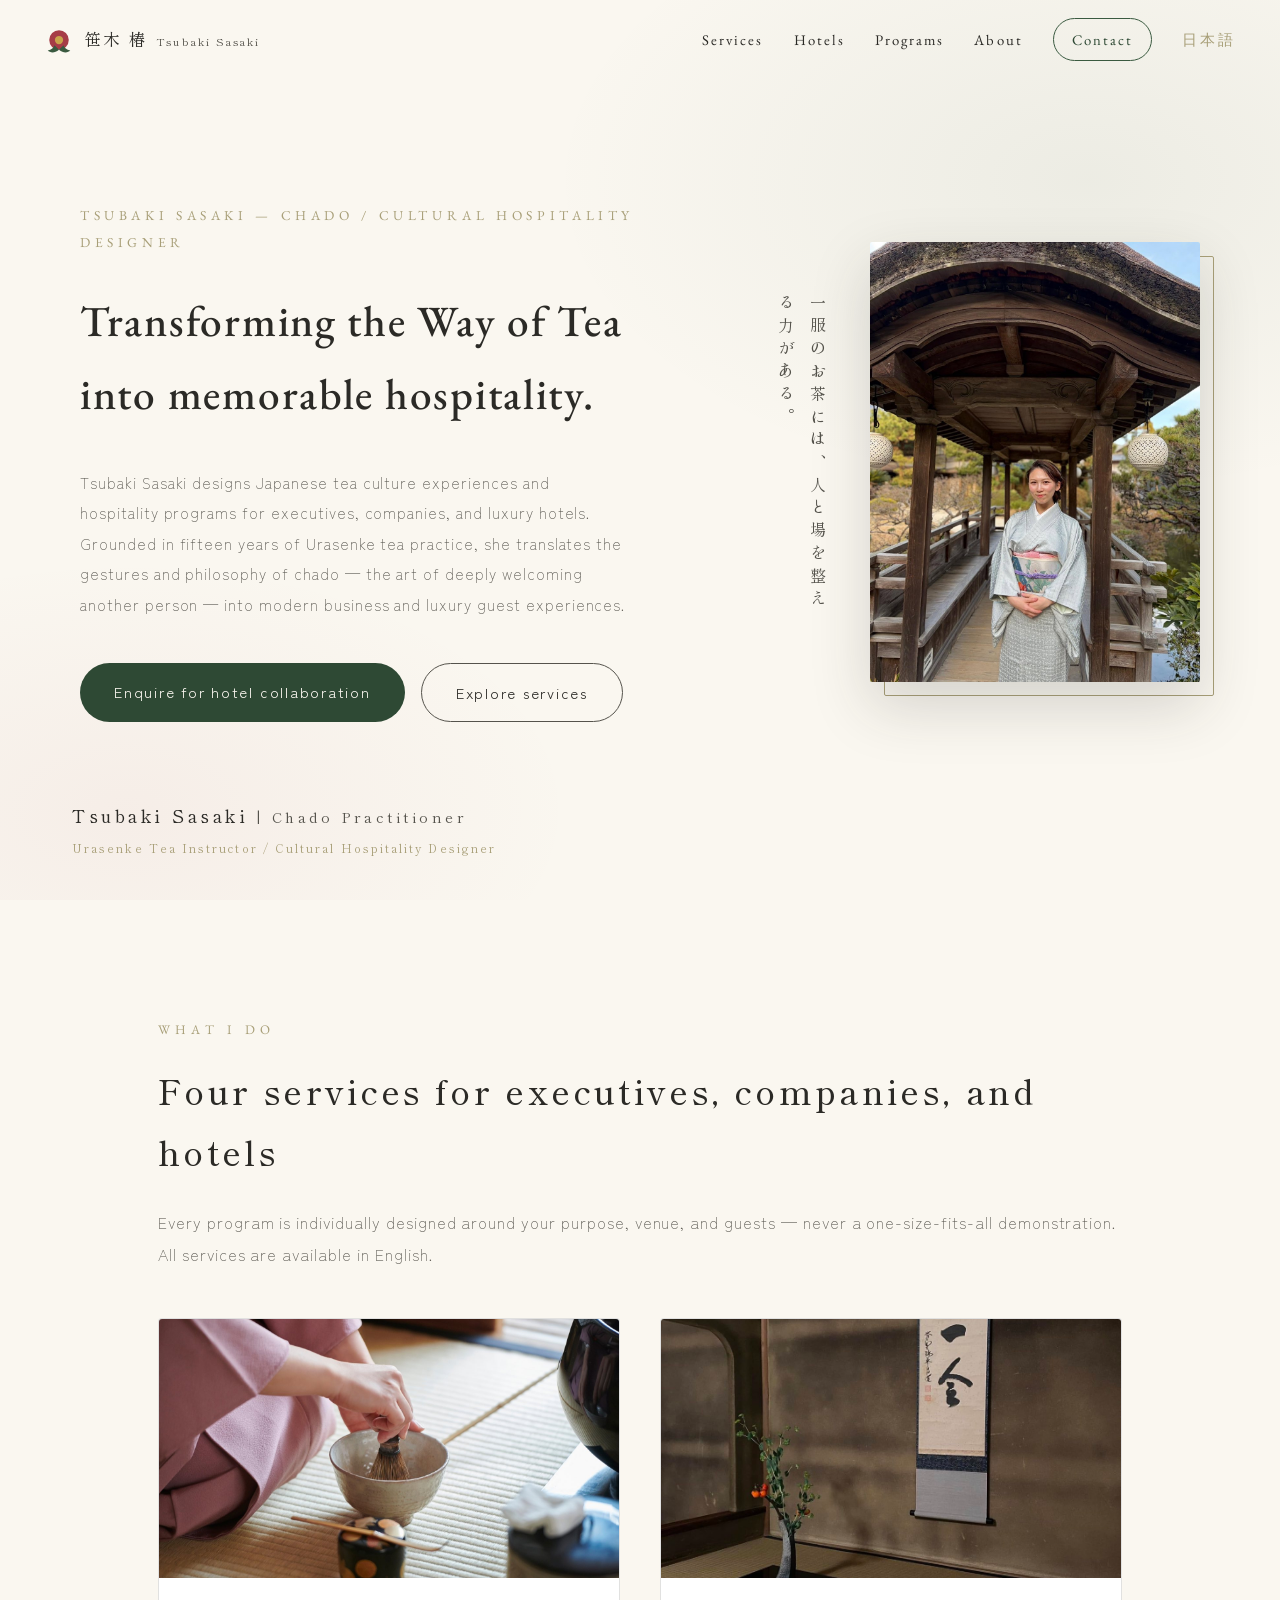
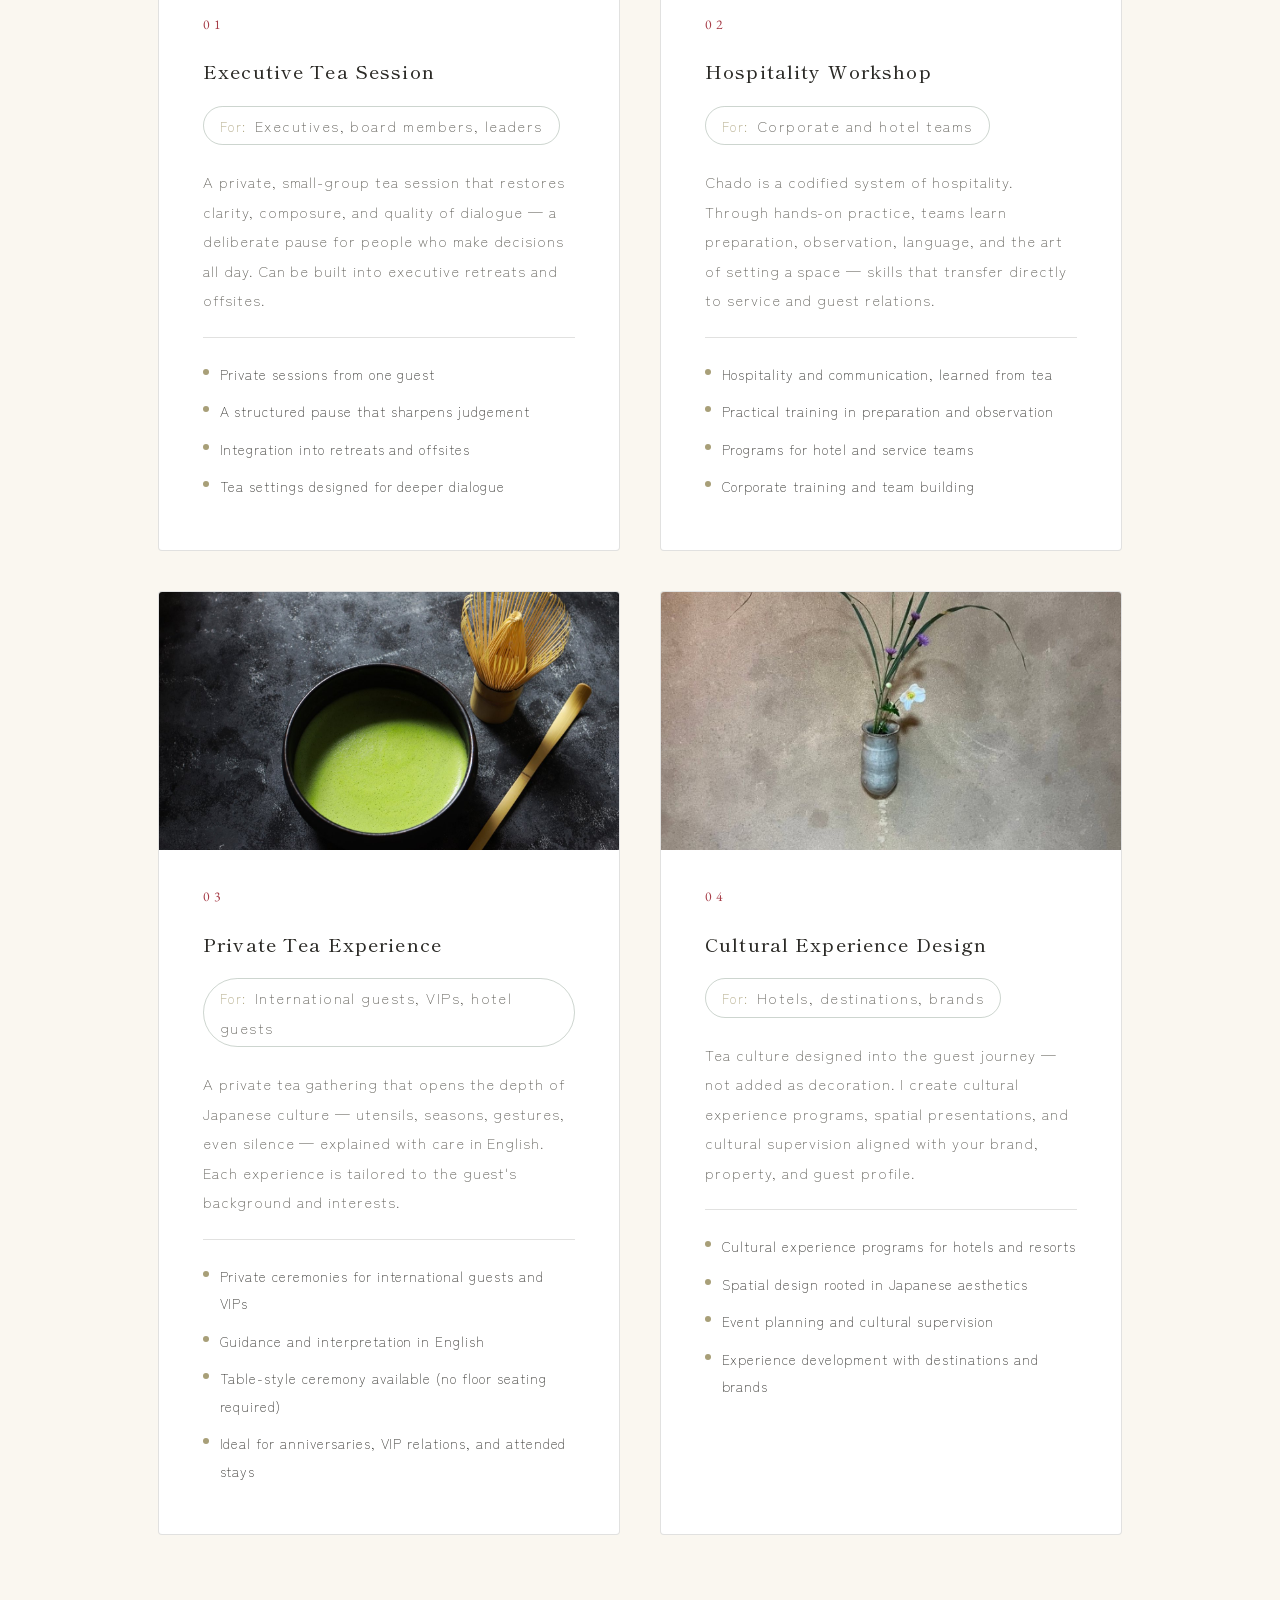
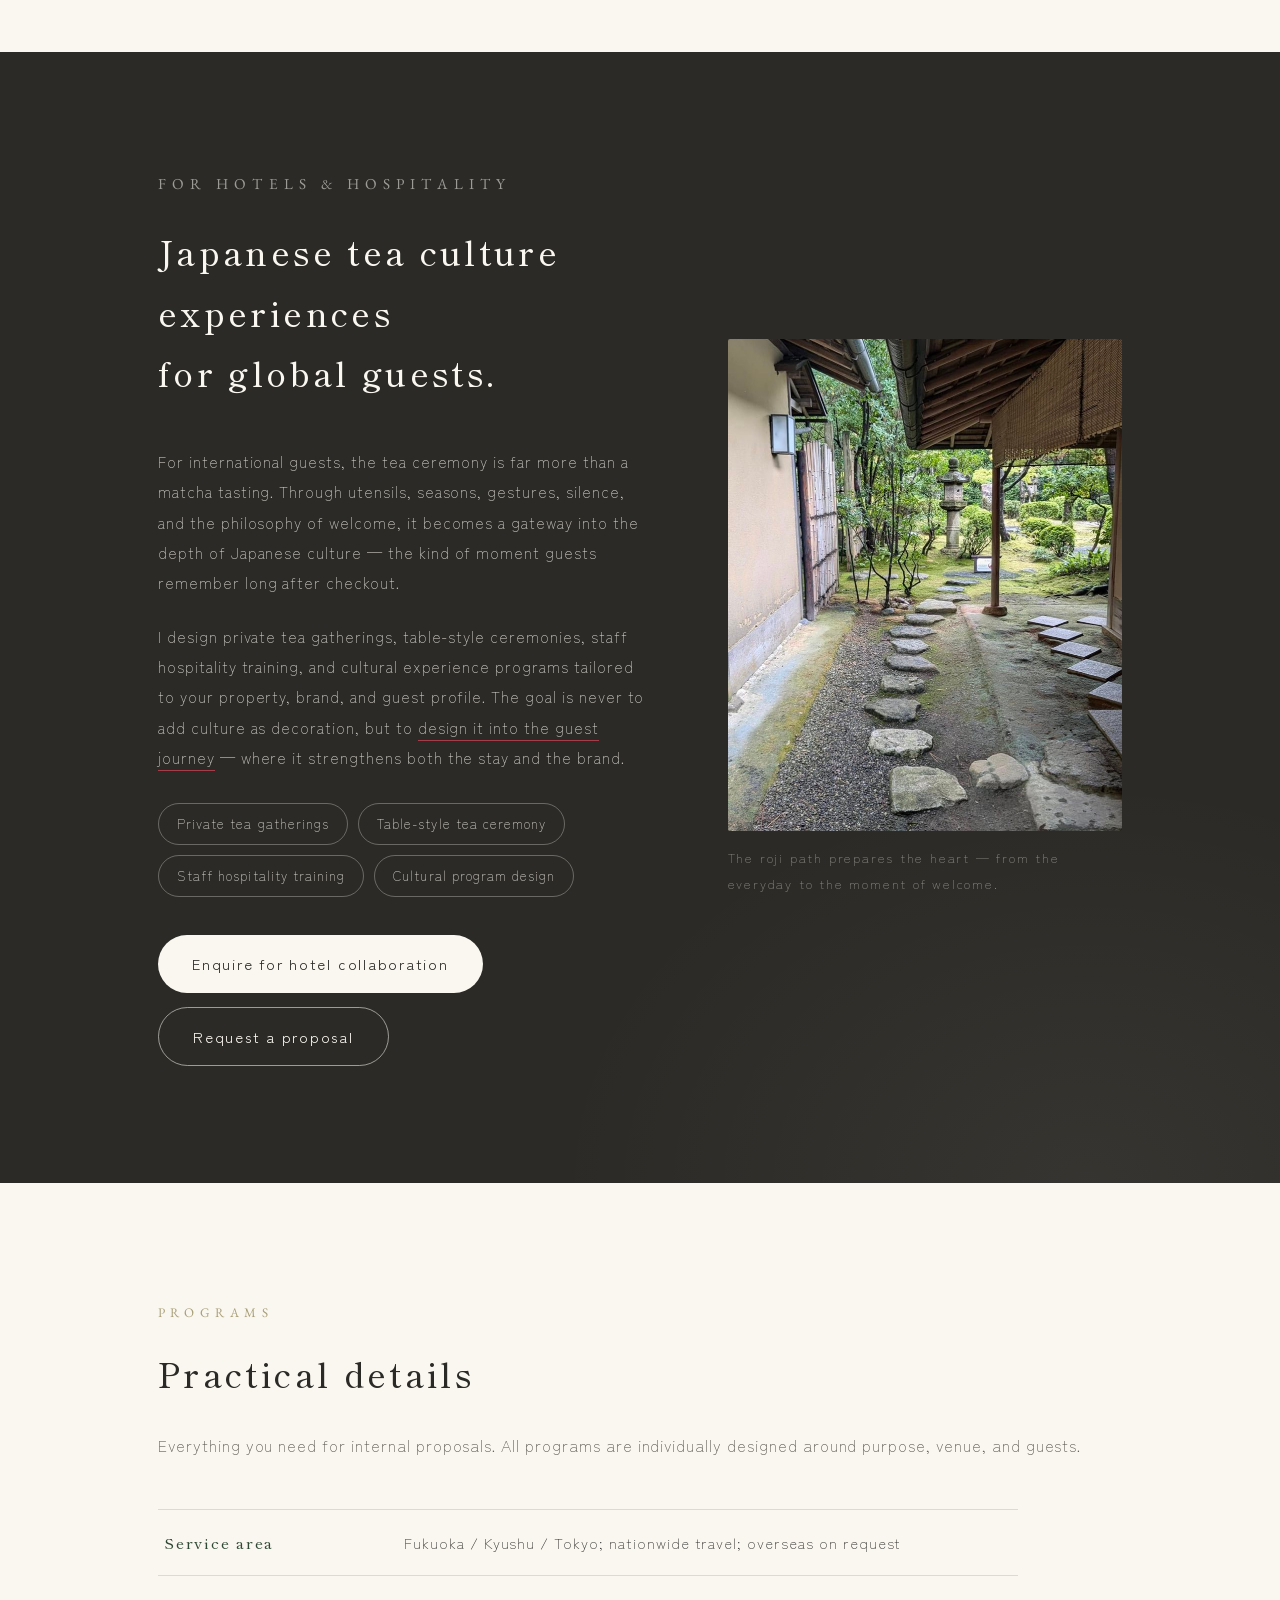
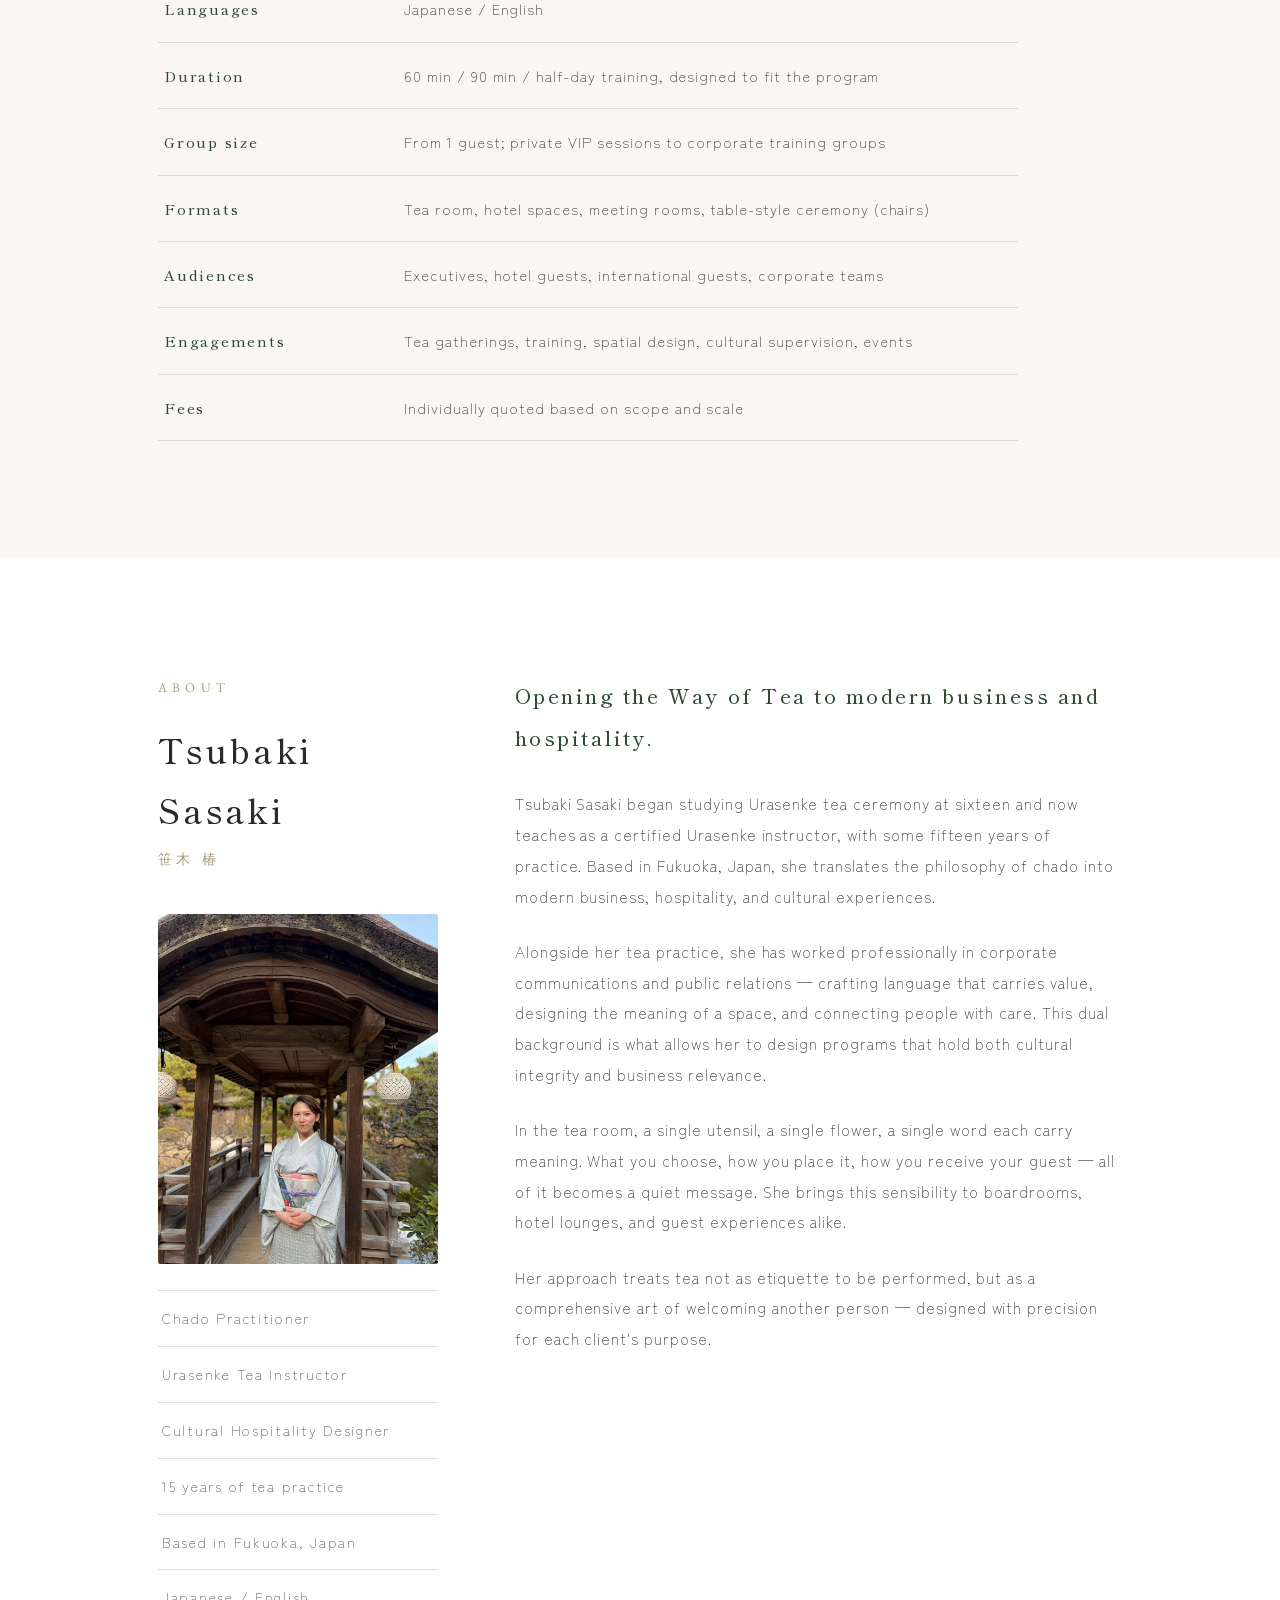
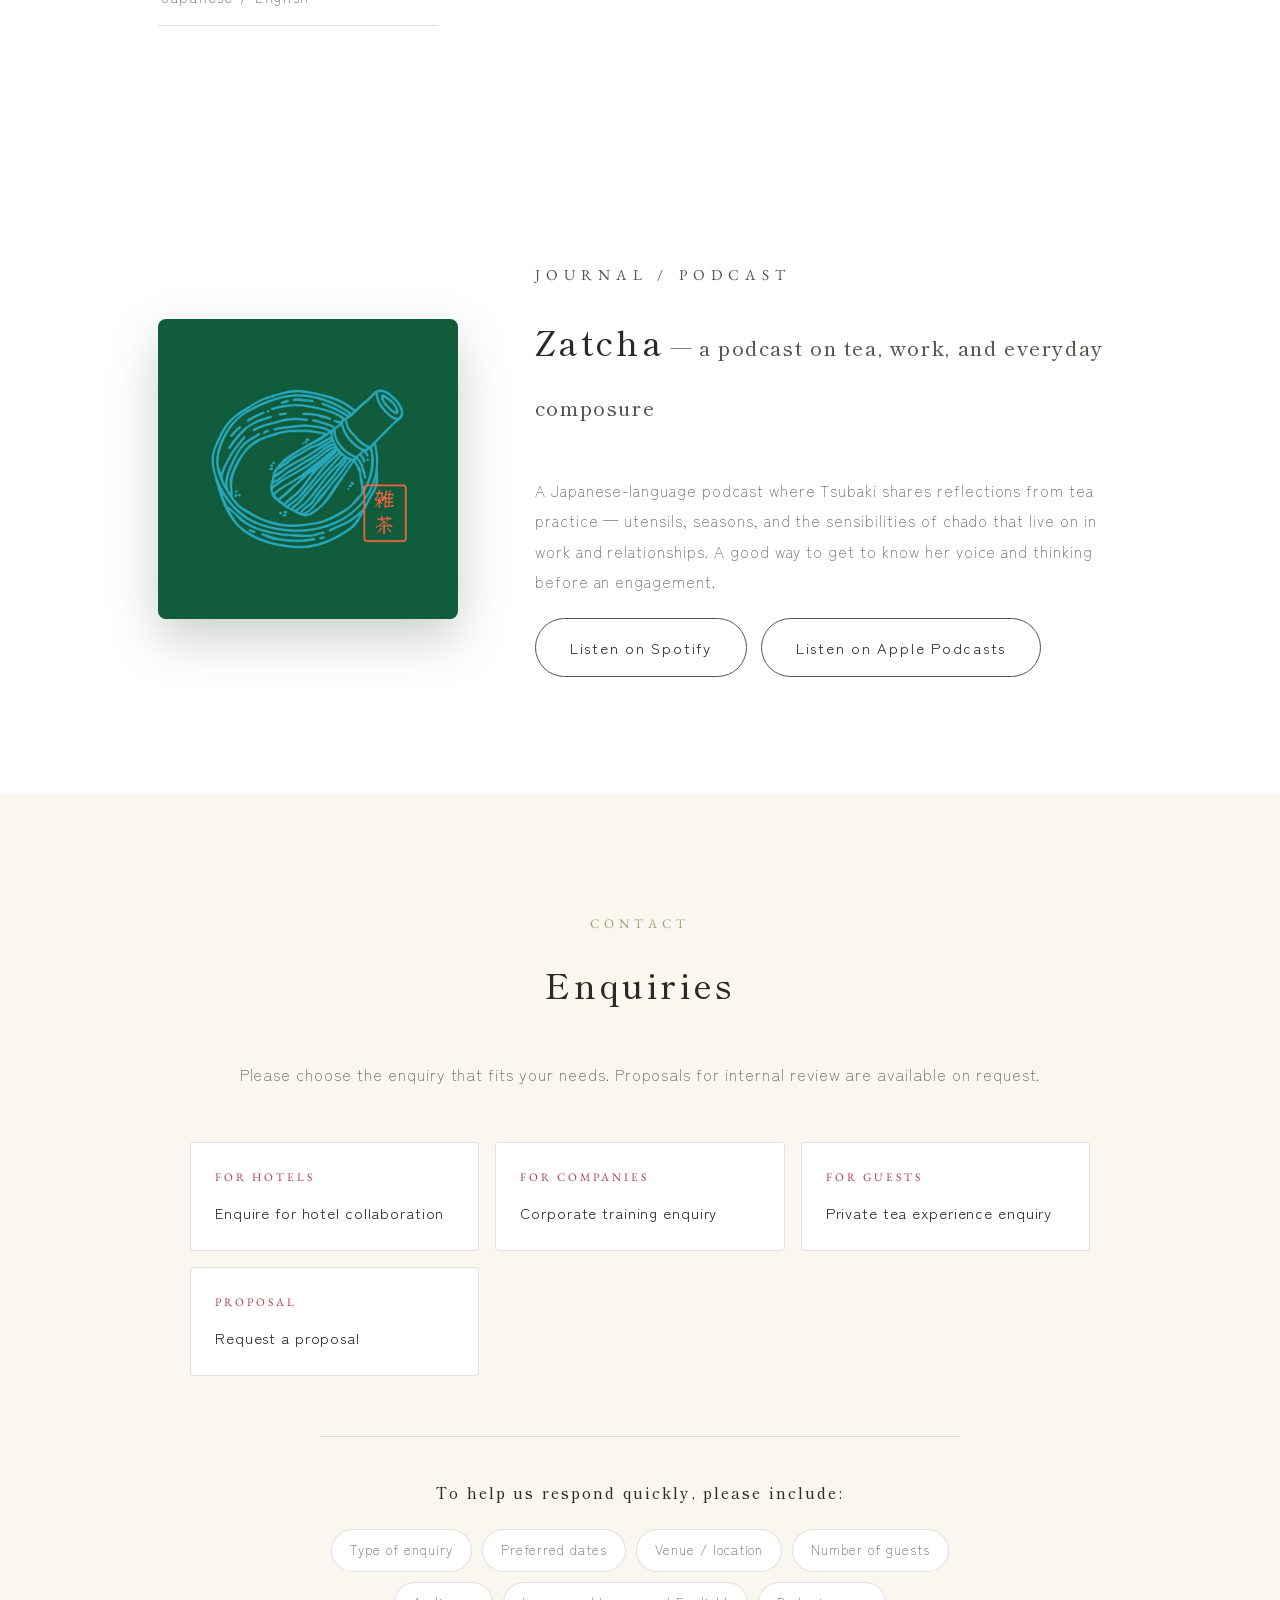
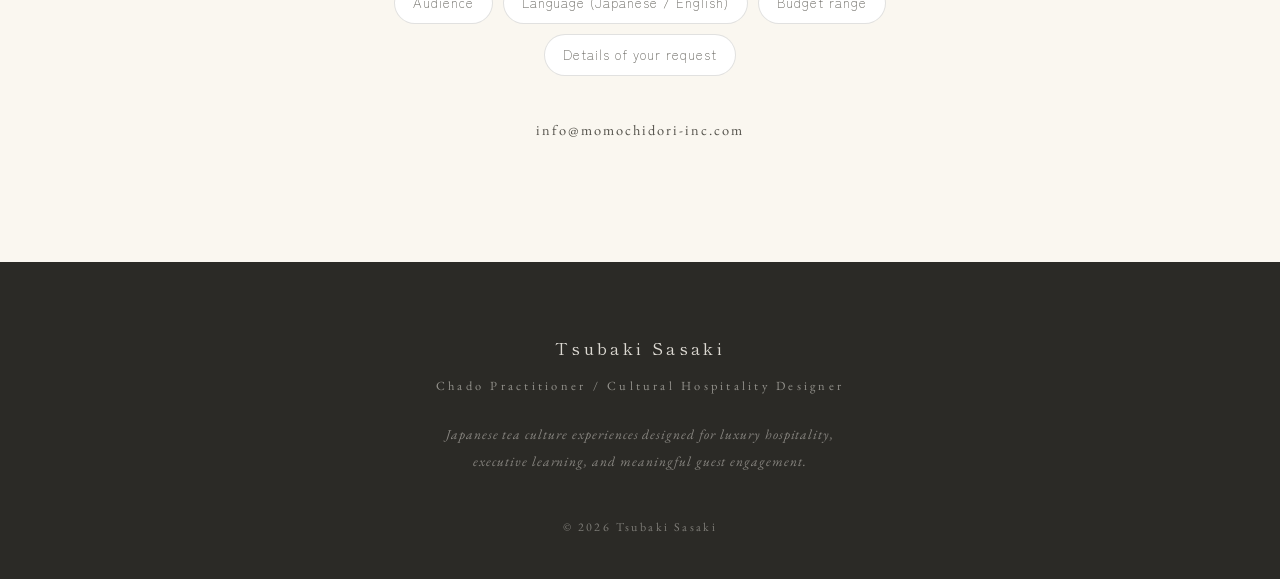
==== en.html @ f039aff8 "法人・ホテル向けにサイトを全面リニューアル 改善提案を全面反映: - Heroコピーを「一服の茶を、記憶に残るおもてなしへ。」に刷新(英文併記) - What I Do: 4サービスを対象・提供価値つ" ====
<!DOCTYPE html>
<html lang="en">
<head>
  <meta charset="UTF-8">
  <meta name="viewport" content="width=device-width, initial-scale=1.0">
  <title>Tsubaki Sasaki | Chado Practitioner &amp; Cultural Hospitality Designer — Transforming the Way of Tea into memorable hospitality.</title>
  <meta name="description" content="Tsubaki Sasaki designs Japanese tea culture experiences and hospitality programs for executives, companies, and luxury hotels. Private tea ceremonies, staff hospitality training, and cultural experience design — in English or Japanese, based in Fukuoka, Japan.">
  <meta name="keywords" content="Tsubaki Sasaki,Japanese tea ceremony,tea ceremony experience English,luxury hotel cultural program,hospitality training Japan,chado,Urasenke,Fukuoka tea ceremony,cultural experience design">
  <meta property="og:title" content="Tsubaki Sasaki | Chado Practitioner &amp; Cultural Hospitality Designer">
  <meta property="og:description" content="Transforming the Way of Tea into memorable hospitality. Japanese tea culture experiences for executives, companies, and luxury hotels.">
  <meta property="og:type" content="website">
  <meta property="og:locale" content="en_US">
  <link rel="alternate" hreflang="ja" href="index.html">
  <link rel="icon" type="image/svg+xml" href="favicon.svg">
  <link rel="preconnect" href="https://fonts.googleapis.com">
  <link rel="preconnect" href="https://fonts.gstatic.com" crossorigin>
  <link href="https://fonts.googleapis.com/css2?family=Shippori+Mincho:wght@400;500;600&family=Zen+Kaku+Gothic+New:wght@300;400;500&family=EB+Garamond:ital@0;1&display=swap" rel="stylesheet">
  <link rel="stylesheet" href="css/style.css">
</head>
<body>

  <header class="site-header" id="header">
    <a href="#top" class="site-logo">
      <span class="logo-mark" aria-hidden="true">
        <svg viewBox="0 0 40 40" class="tsubaki-mark"><use href="#tsubaki"></use></svg>
      </span>
      <span class="logo-text">笹木 椿<small>Tsubaki Sasaki</small></span>
    </a>
    <nav class="site-nav" id="nav">
      <a href="#services">Services</a>
      <a href="#hotels">Hotels</a>
      <a href="#programs">Programs</a>
      <a href="#about">About</a>
      <a href="#contact" class="nav-cta">Contact</a>
      <a href="index.html" class="nav-lang">日本語</a>
    </nav>
    <button class="nav-toggle" id="navToggle" aria-label="Menu" aria-expanded="false">
      <span></span><span></span>
    </button>
  </header>

  <!-- ===== Hero ===== -->
  <section class="hero" id="top">
    <div class="hero-inner">
      <div class="hero-text">
        <p class="hero-en">Tsubaki Sasaki — Chado / Cultural Hospitality Designer</p>
        <h1 class="hero-copy hero-copy-en">
          <span class="line">Transforming the Way of Tea</span>
          <span class="line">into memorable hospitality.</span>
        </h1>
        <p class="hero-lead">
          Tsubaki Sasaki designs Japanese tea culture experiences and hospitality programs for executives, companies, and luxury hotels.<br>
          Grounded in fifteen years of Urasenke tea practice, she translates the gestures and philosophy of chado — the art of deeply welcoming another person — into modern business and luxury guest experiences.
        </p>
        <div class="hero-cta">
          <a href="#contact" class="btn btn-primary">Enquire for hotel collaboration</a>
          <a href="#services" class="btn btn-ghost">Explore services</a>
        </div>
      </div>
      <div class="hero-visual">
        <div class="hero-vertical" aria-hidden="true">
          <p class="vertical-text">一服のお茶には、人と場を整える力がある。</p>
        </div>
        <figure class="hero-photo">
          <img src="images/tsubaki.jpg" alt="Tsubaki Sasaki, tea practitioner, standing on a bridge in a Japanese garden" width="1050" height="1400">
        </figure>
      </div>
    </div>
    <p class="hero-name">Tsubaki Sasaki<span> | Chado Practitioner</span><em>Urasenke Tea Instructor / Cultural Hospitality Designer</em></p>
  </section>

  <!-- ===== What I Do ===== -->
  <section class="section services" id="services">
    <div class="container">
      <p class="section-label">What I Do</p>
      <h2 class="section-title">Four services for executives,<br class="sp"> companies, and hotels</h2>
      <p class="section-lead">Every program is individually designed around your purpose, venue, and guests — never a one-size-fits-all demonstration. All services are available in English.</p>
      <div class="activity-grid">
        <article class="activity-card">
          <figure class="activity-photo">
            <img src="images/temoto.jpg" alt="Hands whisking matcha in a tea bowl" loading="lazy">
          </figure>
          <span class="activity-index">01</span>
          <h3>Executive Tea Session</h3>
          <p class="card-target"><em>For:</em>Executives, board members, leaders</p>
          <p>A private, small-group tea session that restores clarity, composure, and quality of dialogue — a deliberate pause for people who make decisions all day. Can be built into executive retreats and offsites.</p>
          <ul>
            <li>Private sessions from one guest</li>
            <li>A structured pause that sharpens judgement</li>
            <li>Integration into retreats and offsites</li>
            <li>Tea settings designed for deeper dialogue</li>
          </ul>
        </article>
        <article class="activity-card">
          <figure class="activity-photo">
            <img src="images/tokonoma.jpg" alt="Tokonoma alcove with hanging scroll and seasonal flowers" loading="lazy">
          </figure>
          <span class="activity-index">02</span>
          <h3>Hospitality Workshop</h3>
          <p class="card-target"><em>For:</em>Corporate and hotel teams</p>
          <p>Chado is a codified system of hospitality. Through hands-on practice, teams learn preparation, observation, language, and the art of setting a space — skills that transfer directly to service and guest relations.</p>
          <ul>
            <li>Hospitality and communication, learned from tea</li>
            <li>Practical training in preparation and observation</li>
            <li>Programs for hotel and service teams</li>
            <li>Corporate training and team building</li>
          </ul>
        </article>
        <article class="activity-card">
          <figure class="activity-photo">
            <img src="images/dogu.jpg" alt="A bowl of matcha with bamboo whisk and tea scoop" loading="lazy">
          </figure>
          <span class="activity-index">03</span>
          <h3>Private Tea Experience</h3>
          <p class="card-target"><em>For:</em>International guests, VIPs, hotel guests</p>
          <p>A private tea gathering that opens the depth of Japanese culture — utensils, seasons, gestures, even silence — explained with care in English. Each experience is tailored to the guest's background and interests.</p>
          <ul>
            <li>Private ceremonies for international guests and VIPs</li>
            <li>Guidance and interpretation in English</li>
            <li>Table-style ceremony available (no floor seating required)</li>
            <li>Ideal for anniversaries, VIP relations, and attended stays</li>
          </ul>
        </article>
        <article class="activity-card">
          <figure class="activity-photo">
            <img src="images/kaki.jpg" alt="Seasonal tea flowers in a hanging vase on an earthen wall" loading="lazy">
          </figure>
          <span class="activity-index">04</span>
          <h3>Cultural Experience Design</h3>
          <p class="card-target"><em>For:</em>Hotels, destinations, brands</p>
          <p>Tea culture designed into the guest journey — not added as decoration. I create cultural experience programs, spatial presentations, and cultural supervision aligned with your brand, property, and guest profile.</p>
          <ul>
            <li>Cultural experience programs for hotels and resorts</li>
            <li>Spatial design rooted in Japanese aesthetics</li>
            <li>Event planning and cultural supervision</li>
            <li>Experience development with destinations and brands</li>
          </ul>
        </article>
      </div>
    </div>
  </section>

  <!-- ===== For Hotels & Hospitality ===== -->
  <section class="section hotels" id="hotels">
    <div class="container hotels-grid">
      <div class="hotels-body">
        <p class="section-label light">For Hotels &amp; Hospitality</p>
        <h2 class="section-title light">Japanese tea culture experiences<br>for global guests.</h2>
        <p>For international guests, the tea ceremony is far more than a matcha tasting. Through utensils, seasons, gestures, silence, and the philosophy of welcome, it becomes a gateway into the depth of Japanese culture — the kind of moment guests remember long after checkout.</p>
        <p>I design private tea gatherings, table-style ceremonies, staff hospitality training, and cultural experience programs tailored to your property, brand, and guest profile. The goal is never to add culture as decoration, but to <em>design it into the guest journey</em> — where it strengthens both the stay and the brand.</p>
        <ul class="hotels-list">
          <li>Private tea gatherings</li>
          <li>Table-style tea ceremony</li>
          <li>Staff hospitality training</li>
          <li>Cultural program design</li>
        </ul>
        <div class="hotels-cta">
          <a href="mailto:info@momochidori-inc.com?subject=Enquiry%3A%20Hotel%20Collaboration" class="btn btn-light">Enquire for hotel collaboration</a>
          <a href="mailto:info@momochidori-inc.com?subject=Request%20a%20Proposal" class="btn btn-light-ghost">Request a proposal</a>
        </div>
      </div>
      <figure class="hotels-photo">
        <img src="images/roji.jpg" alt="A tea garden path with stepping stones and a stone lantern" loading="lazy">
        <figcaption>The roji path prepares the heart — from the everyday to the moment of welcome.</figcaption>
      </figure>
    </div>
  </section>

  <!-- ===== Programs ===== -->
  <section class="section programs" id="programs">
    <div class="container">
      <p class="section-label">Programs</p>
      <h2 class="section-title">Practical details</h2>
      <p class="section-lead">Everything you need for internal proposals. All programs are individually designed around purpose, venue, and guests.</p>
      <dl class="program-table">
        <div><dt>Service area</dt><dd>Fukuoka / Kyushu / Tokyo; nationwide travel; overseas on request</dd></div>
        <div><dt>Languages</dt><dd>Japanese / English</dd></div>
        <div><dt>Duration</dt><dd>60 min / 90 min / half-day training, designed to fit the program</dd></div>
        <div><dt>Group size</dt><dd>From 1 guest; private VIP sessions to corporate training groups</dd></div>
        <div><dt>Formats</dt><dd>Tea room, hotel spaces, meeting rooms, table-style ceremony (chairs)</dd></div>
        <div><dt>Audiences</dt><dd>Executives, hotel guests, international guests, corporate teams</dd></div>
        <div><dt>Engagements</dt><dd>Tea gatherings, training, spatial design, cultural supervision, events</dd></div>
        <div><dt>Fees</dt><dd>Individually quoted based on scope and scale</dd></div>
      </dl>
    </div>
  </section>

  <!-- ===== About ===== -->
  <section class="section about" id="about">
    <div class="container about-grid">
      <div class="about-side">
        <p class="section-label">About</p>
        <h2 class="section-title">Tsubaki Sasaki<span class="title-en">笹木 椿</span></h2>
        <figure class="about-photo">
          <img src="images/tsubaki.jpg" alt="Portrait of Tsubaki Sasaki" loading="lazy">
        </figure>
        <ul class="about-facts">
          <li>Chado Practitioner</li>
          <li>Urasenke Tea Instructor</li>
          <li>Cultural Hospitality Designer</li>
          <li>15 years of tea practice</li>
          <li>Based in Fukuoka, Japan</li>
          <li>Japanese / English</li>
        </ul>
      </div>
      <div class="about-main">
        <h3 class="about-heading">Opening the Way of Tea to modern business and hospitality.</h3>
        <p>Tsubaki Sasaki began studying Urasenke tea ceremony at sixteen and now teaches as a certified Urasenke instructor, with some fifteen years of practice. Based in Fukuoka, Japan, she translates the philosophy of chado into modern business, hospitality, and cultural experiences.</p>
        <p>Alongside her tea practice, she has worked professionally in corporate communications and public relations — crafting language that carries value, designing the meaning of a space, and connecting people with care. This dual background is what allows her to design programs that hold both cultural integrity and business relevance.</p>
        <p>In the tea room, a single utensil, a single flower, a single word each carry meaning. What you choose, how you place it, how you receive your guest — all of it becomes a quiet message. She brings this sensibility to boardrooms, hotel lounges, and guest experiences alike.</p>
        <p>Her approach treats tea not as etiquette to be performed, but as a comprehensive art of welcoming another person — designed with precision for each client's purpose.</p>
      </div>
    </div>
  </section>

  <!-- ===== Journal / Podcast ===== -->
  <section class="section podcast" id="podcast">
    <div class="container podcast-grid">
      <div class="podcast-visual">
        <figure class="podcast-art">
          <img src="images/zatcha.jpg" alt="Artwork of the podcast Zatcha" loading="lazy">
        </figure>
      </div>
      <div class="podcast-body">
        <p class="section-label">Journal / Podcast</p>
        <h2 class="section-title">Zatcha<span class="title-sub"> — a podcast on tea, work, and everyday composure</span></h2>
        <p>A Japanese-language podcast where Tsubaki shares reflections from tea practice — utensils, seasons, and the sensibilities of chado that live on in work and relationships. A good way to get to know her voice and thinking before an engagement.</p>
        <div class="podcast-links">
          <a href="https://open.spotify.com/show/0hd51asGI9nuBpr6OaQksP?si=b8c2aa4796224321" class="btn btn-ghost" target="_blank" rel="noopener">Listen on Spotify</a>
          <a href="https://podcasts.apple.com/jp/podcast/%E5%A4%A7%E9%9B%91%E6%8A%8A%E3%81%AA%E7%A7%81%E3%81%8C%E8%8C%B6%E9%81%93%E3%81%AB%E3%83%8F%E3%83%9E%E3%82%8B%E7%90%86%E7%94%B1/id1896331593" class="btn btn-ghost" target="_blank" rel="noopener">Listen on Apple Podcasts</a>
        </div>
      </div>
    </div>
  </section>

  <!-- ===== Contact ===== -->
  <section class="section contact" id="contact">
    <div class="container">
      <p class="section-label">Contact</p>
      <h2 class="section-title">Enquiries</h2>
      <p class="contact-lead">
        Please choose the enquiry that fits your needs. Proposals for internal review are available on request.
      </p>
      <div class="cta-grid">
        <a href="mailto:info@momochidori-inc.com?subject=Enquiry%3A%20Hotel%20Collaboration" class="cta-card">
          <span class="cta-en">For Hotels</span>
          <strong>Enquire for hotel collaboration</strong>
        </a>
        <a href="mailto:info@momochidori-inc.com?subject=Enquiry%3A%20Corporate%20Training" class="cta-card">
          <span class="cta-en">For Companies</span>
          <strong>Corporate training enquiry</strong>
        </a>
        <a href="mailto:info@momochidori-inc.com?subject=Enquiry%3A%20Private%20Tea%20Experience" class="cta-card">
          <span class="cta-en">For Guests</span>
          <strong>Private tea experience enquiry</strong>
        </a>
        <a href="mailto:info@momochidori-inc.com?subject=Request%20a%20Proposal" class="cta-card">
          <span class="cta-en">Proposal</span>
          <strong>Request a proposal</strong>
        </a>
      </div>
      <div class="contact-guide">
        <h3>To help us respond quickly, please include:</h3>
        <ul>
          <li>Type of enquiry</li>
          <li>Preferred dates</li>
          <li>Venue / location</li>
          <li>Number of guests</li>
          <li>Audience</li>
          <li>Language (Japanese / English)</li>
          <li>Budget range</li>
          <li>Details of your request</li>
        </ul>
      </div>
      <p class="contact-mail">info@momochidori-inc.com</p>
    </div>
  </section>

  <footer class="site-footer">
    <div class="footer-inner">
      <p class="footer-name">Tsubaki Sasaki<span>Chado Practitioner / Cultural Hospitality Designer</span></p>
      <p class="footer-copy-en">Japanese tea culture experiences designed for luxury hospitality,<br>executive learning, and meaningful guest engagement.</p>
      <p class="footer-copyright">&copy; 2026 Tsubaki Sasaki</p>
    </div>
  </footer>

  <!-- Tsubaki symbol (shared SVG defs) -->
  <svg width="0" height="0" style="position:absolute" aria-hidden="true">
    <defs>
      <g id="tsubaki">
        <circle cx="20" cy="20" r="13" fill="var(--tsubaki, #a63c47)"/>
        <circle cx="20" cy="20" r="5.5" fill="var(--kincha, #c9a24b)"/>
        <path d="M20 33 C 14 38, 8 37, 5 34 C 10 33, 13 30, 14 27 Z" fill="var(--matcha, #3a5a40)"/>
        <path d="M20 33 C 26 38, 32 37, 35 34 C 30 33, 27 30, 26 27 Z" fill="var(--matcha, #3a5a40)"/>
      </g>
    </defs>
  </svg>

  <script src="js/main.js"></script>
</body>
</html>
---- css/style.css ----
/* ==========================================================
   笹木椿｜茶道家 — Portfolio
   トーン: 静けさ / 余白 / 凛としたやわらかさ / 現代的な日本文化
   ========================================================== */

:root {
  --kinari: #faf7f0;      /* 生成り */
  --white: #ffffff;
  --sumi: #2b2a26;        /* 墨色 */
  --sumi-soft: #55534c;
  --matcha: #3a5a40;      /* 深い緑 */
  --matcha-deep: #2e4934;
  --take: #a89f78;        /* 竹色 */
  --tsubaki: #a63c47;     /* 椿(差し色) */
  --kincha: #c9a24b;
  --line: rgba(43, 42, 38, 0.14);

  --font-mincho: "Shippori Mincho", "Hiragino Mincho ProN", serif;
  --font-gothic: "Zen Kaku Gothic New", "Hiragino Kaku Gothic ProN", sans-serif;
  --font-en: "EB Garamond", serif;
}

* { margin: 0; padding: 0; box-sizing: border-box; }

html { scroll-behavior: smooth; }

body {
  font-family: var(--font-gothic);
  font-weight: 300;
  color: var(--sumi);
  background: var(--kinari);
  line-height: 2;
  letter-spacing: 0.06em;
  -webkit-font-smoothing: antialiased;
}

img, svg { display: block; }
a { color: inherit; text-decoration: none; }
ul { list-style: none; }
em { font-style: normal; }

.container {
  max-width: 1060px;
  margin: 0 auto;
  padding: 0 clamp(24px, 5vw, 48px);
}

.pc { display: inline; }
.sp { display: none; }

/* ---------- Header ---------- */
.site-header {
  position: fixed;
  inset: 0 0 auto 0;
  z-index: 100;
  display: flex;
  align-items: center;
  justify-content: space-between;
  padding: 18px clamp(20px, 4vw, 44px);
  transition: background 0.4s ease, box-shadow 0.4s ease, padding 0.4s ease;
}

.site-header.is-scrolled {
  background: rgba(250, 247, 240, 0.92);
  backdrop-filter: blur(8px);
  box-shadow: 0 1px 0 var(--line);
  padding-top: 12px;
  padding-bottom: 12px;
}

.site-logo {
  display: flex;
  align-items: center;
  gap: 10px;
}

.tsubaki-mark { width: 30px; height: 30px; }

.logo-text {
  font-family: var(--font-mincho);
  font-size: 1.05rem;
  letter-spacing: 0.14em;
}

.logo-text small {
  margin-left: 0.7em;
  font-size: 0.68rem;
  color: var(--sumi-soft);
  letter-spacing: 0.2em;
}

.site-nav {
  display: flex;
  align-items: center;
  gap: clamp(16px, 2.4vw, 30px);
  font-family: var(--font-en);
  font-size: 0.92rem;
  letter-spacing: 0.14em;
}

.site-nav a {
  position: relative;
  padding: 4px 0;
}

.site-nav a::after {
  content: "";
  position: absolute;
  left: 0; bottom: 0;
  width: 100%; height: 1px;
  background: var(--matcha);
  transform: scaleX(0);
  transform-origin: right;
  transition: transform 0.35s ease;
}

.site-nav a:hover::after {
  transform: scaleX(1);
  transform-origin: left;
}

.site-nav .nav-cta {
  border: 1px solid var(--matcha);
  color: var(--matcha-deep);
  padding: 6px 18px;
  border-radius: 999px;
  transition: background 0.3s ease, color 0.3s ease;
}
.site-nav .nav-cta::after { display: none; }
.site-nav .nav-cta:hover { background: var(--matcha); color: var(--kinari); }

.site-nav .nav-lang {
  color: var(--take);
  letter-spacing: 0.2em;
}

.nav-toggle { display: none; }

/* ---------- Buttons ---------- */
.btn {
  display: inline-block;
  font-family: var(--font-gothic);
  font-weight: 400;
  font-size: 0.92rem;
  letter-spacing: 0.12em;
  padding: 14px 34px;
  border-radius: 999px;
  transition: opacity 0.3s ease, background 0.3s ease, color 0.3s ease, transform 0.3s ease;
}

.btn:hover { transform: translateY(-1px); }

.btn-primary {
  background: var(--matcha-deep);
  color: var(--kinari);
}
.btn-primary:hover { background: var(--matcha); }

.btn-ghost {
  border: 1px solid var(--sumi-soft);
  color: var(--sumi);
}
.btn-ghost:hover { border-color: var(--matcha); color: var(--matcha-deep); }

.btn-lg { padding: 18px 52px; font-size: 1rem; }

/* ---------- Hero ---------- */
.hero {
  position: relative;
  min-height: 100svh;
  display: flex;
  flex-direction: column;
  justify-content: center;
  padding: clamp(120px, 16vh, 180px) clamp(24px, 6vw, 72px) 120px;
  overflow: hidden;
  background:
    radial-gradient(ellipse 60% 50% at 85% 20%, rgba(58, 90, 64, 0.07), transparent 70%),
    radial-gradient(ellipse 50% 40% at 10% 90%, rgba(166, 60, 71, 0.05), transparent 70%),
    var(--kinari);
}

.hero-inner {
  display: flex;
  align-items: center;
  justify-content: space-between;
  gap: 48px;
  max-width: 1120px;
  margin: 0 auto;
  width: 100%;
}

.hero-en {
  font-family: var(--font-en);
  font-size: 0.85rem;
  letter-spacing: 0.34em;
  color: var(--take);
  text-transform: uppercase;
  margin-bottom: 28px;
}

.hero-copy {
  font-family: var(--font-mincho);
  font-weight: 500;
  font-size: clamp(2rem, 4.6vw, 3.3rem);
  line-height: 1.7;
  letter-spacing: 0.12em;
  margin-bottom: 36px;
}

.hero-copy .line {
  display: block;
  opacity: 0;
  transform: translateY(0.6em);
  animation: rise 1.1s cubic-bezier(0.22, 1, 0.36, 1) forwards;
}
.hero-copy .line:nth-child(2) { animation-delay: 0.22s; }
.hero-copy .line:nth-child(3) { animation-delay: 0.44s; }

@keyframes rise {
  to { opacity: 1; transform: translateY(0); }
}

.hero-copy-en {
  font-size: clamp(1.7rem, 3.6vw, 2.7rem);
  letter-spacing: 0.04em;
  font-family: var(--font-en);
}

.hero-en-copy {
  font-family: var(--font-en);
  font-style: italic;
  font-size: 1rem;
  letter-spacing: 0.08em;
  color: var(--matcha-deep);
  margin: -14px 0 26px;
  opacity: 0;
  animation: fade 1.4s ease 0.7s forwards;
}

.hero-lead {
  font-size: 0.95rem;
  color: var(--sumi-soft);
  max-width: 36em;
  margin-bottom: 44px;
  opacity: 0;
  animation: fade 1.4s ease 0.8s forwards;
}

.hero-cta {
  display: flex;
  flex-wrap: wrap;
  gap: 16px;
  opacity: 0;
  animation: fade 1.4s ease 1.1s forwards;
}

@keyframes fade { to { opacity: 1; } }

.hero-visual {
  position: relative;
  display: flex;
  align-items: center;
  gap: 36px;
  flex-shrink: 0;
  opacity: 0;
  animation: fade 1.8s ease 0.6s forwards;
}

.vertical-text {
  writing-mode: vertical-rl;
  font-family: var(--font-mincho);
  font-size: 1rem;
  letter-spacing: 0.42em;
  color: var(--sumi-soft);
  height: 21em;
}

.hero-photo {
  position: relative;
  width: clamp(240px, 26vw, 330px);
  aspect-ratio: 3 / 4;
  border-radius: 2px;
  overflow: visible;
}

.hero-photo img {
  width: 100%;
  height: 100%;
  object-fit: cover;
  border-radius: 2px;
  box-shadow: 0 24px 60px rgba(43, 42, 38, 0.18);
}

.hero-photo::after {
  content: "";
  position: absolute;
  inset: 14px -14px -14px 14px;
  border: 1px solid var(--take);
  border-radius: 2px;
  z-index: -1;
}

.hero-name {
  position: absolute;
  left: clamp(24px, 6vw, 72px);
  bottom: 40px;
  font-family: var(--font-mincho);
  font-size: 1.1rem;
  letter-spacing: 0.2em;
}

.hero-name span { color: var(--sumi-soft); font-size: 0.9rem; }

.hero-name em {
  display: block;
  font-size: 0.72rem;
  color: var(--take);
  letter-spacing: 0.18em;
  margin-top: 4px;
}

/* ---------- Sections (common) ---------- */
.section { padding: clamp(90px, 13vh, 150px) 0; }

.section-label {
  font-family: var(--font-en);
  font-size: 0.82rem;
  letter-spacing: 0.4em;
  text-transform: uppercase;
  color: var(--take);
  margin-bottom: 18px;
}

.section-label.light { color: rgba(250, 247, 240, 0.55); }

.section-title {
  font-family: var(--font-mincho);
  font-weight: 500;
  font-size: clamp(1.5rem, 3vw, 2.1rem);
  line-height: 1.8;
  letter-spacing: 0.1em;
  margin-bottom: 42px;
}

.section-title.light { color: var(--kinari); }

.title-en {
  display: block;
  font-family: var(--font-en);
  font-size: 0.9rem;
  letter-spacing: 0.3em;
  color: var(--take);
  margin-top: 6px;
}

.title-sub {
  font-size: 0.6em;
  color: var(--sumi-soft);
  letter-spacing: 0.08em;
}

.section-lead {
  color: var(--sumi-soft);
  margin: -18px 0 48px;
}

/* ---------- Figure captions ---------- */
.philosophy-photo figcaption,
.hotels-photo figcaption {
  font-size: 0.8rem;
  letter-spacing: 0.14em;
  margin-top: 14px;
}

/* ---------- About ---------- */
.about { background: var(--white); }

.about-grid {
  display: grid;
  grid-template-columns: 280px 1fr;
  gap: clamp(40px, 6vw, 90px);
  align-items: start;
}

.about-side { position: sticky; top: 120px; }

.about-photo {
  margin: 4px 0 26px;
}

.about-photo img {
  width: 100%;
  aspect-ratio: 4 / 5;
  object-fit: cover;
  object-position: 50% 18%;
  border-radius: 2px;
}

.about-facts {
  border-top: 1px solid var(--line);
  margin-top: 8px;
}

.about-facts li {
  border-bottom: 1px solid var(--line);
  padding: 13px 4px;
  font-size: 0.9rem;
  color: var(--sumi-soft);
  letter-spacing: 0.12em;
}

.about-heading {
  font-family: var(--font-mincho);
  font-weight: 500;
  font-size: 1.3rem;
  letter-spacing: 0.12em;
  margin-bottom: 30px;
  color: var(--matcha-deep);
}

.about-main p { margin-bottom: 1.6em; font-size: 0.96rem; }

.about-titles {
  display: flex;
  flex-wrap: wrap;
  gap: 10px;
  border-top: 1px solid var(--line);
  padding-top: 28px;
  margin-top: 40px;
}

.about-titles li {
  font-family: var(--font-en);
  font-size: 0.82rem;
  letter-spacing: 0.12em;
  color: var(--matcha-deep);
  border: 1px solid rgba(58, 90, 64, 0.25);
  border-radius: 999px;
  padding: 6px 18px;
}

/* ---------- Philosophy ---------- */
.philosophy {
  background:
    radial-gradient(ellipse 70% 60% at 15% 0%, rgba(250, 247, 240, 0.06), transparent 60%),
    var(--matcha-deep);
  color: var(--kinari);
}

.philosophy-intro {
  max-width: 620px;
  color: rgba(250, 247, 240, 0.82);
  margin-bottom: 70px;
}

.philosophy-list {
  display: grid;
  grid-template-columns: repeat(2, 1fr);
  gap: clamp(36px, 5vw, 64px) clamp(36px, 6vw, 80px);
  margin-bottom: 70px;
}

.philosophy-list li {
  border-top: 1px solid rgba(250, 247, 240, 0.25);
  padding-top: 26px;
  position: relative;
}

.ph-num {
  font-family: var(--font-mincho);
  font-size: 0.85rem;
  color: var(--take);
  letter-spacing: 0.3em;
}

.philosophy-list h3 {
  font-family: var(--font-mincho);
  font-weight: 500;
  font-size: 1.12rem;
  letter-spacing: 0.08em;
  line-height: 1.9;
  margin: 12px 0 14px;
}

.philosophy-list p {
  font-size: 0.9rem;
  color: rgba(250, 247, 240, 0.72);
}

.philosophy-close {
  max-width: 620px;
  font-family: var(--font-mincho);
  font-size: 1.02rem;
  line-height: 2.3;
  color: rgba(250, 247, 240, 0.92);
}

.philosophy-photo {
  margin-top: 70px;
}

.philosophy-photo img {
  width: 100%;
  max-height: 440px;
  object-fit: cover;
  object-position: 50% 62%;
  border-radius: 2px;
}

.philosophy-photo figcaption {
  color: rgba(250, 247, 240, 0.55);
}

/* ---------- Activities ---------- */
.activity-grid {
  display: grid;
  grid-template-columns: repeat(2, 1fr);
  gap: clamp(24px, 3.4vw, 40px);
}

.activity-card {
  background: var(--white);
  border: 1px solid var(--line);
  border-radius: 4px;
  padding: clamp(30px, 3.6vw, 44px);
  position: relative;
  overflow: hidden;
  transition: box-shadow 0.4s ease, transform 0.4s ease;
}

.activity-photo {
  margin: calc(clamp(30px, 3.6vw, 44px) * -1) calc(clamp(30px, 3.6vw, 44px) * -1) 28px;
}

.activity-photo img {
  width: 100%;
  aspect-ratio: 16 / 9;
  object-fit: cover;
  display: block;
}

.activity-card:hover {
  box-shadow: 0 14px 40px rgba(43, 42, 38, 0.08);
  transform: translateY(-3px);
}

.activity-index {
  font-family: var(--font-en);
  font-size: 0.85rem;
  letter-spacing: 0.3em;
  color: var(--tsubaki);
}

.activity-card h3 {
  font-family: var(--font-mincho);
  font-weight: 500;
  font-size: 1.18rem;
  letter-spacing: 0.06em;
  margin: 14px 0 16px;
}

.card-sub {
  display: block;
  font-family: var(--font-gothic);
  font-weight: 300;
  font-size: 0.78rem;
  letter-spacing: 0.16em;
  color: var(--take);
  margin-top: 6px;
}

.card-target {
  font-size: 0.82rem;
  letter-spacing: 0.1em;
  color: var(--matcha-deep);
  border: 1px solid rgba(58, 90, 64, 0.25);
  border-radius: 999px;
  display: inline-block;
  padding: 4px 16px;
  margin-bottom: 18px;
}

.card-target em { color: var(--take); margin-right: 0.6em; font-size: 0.9em; }

.activity-card > p {
  font-size: 0.92rem;
  color: var(--sumi-soft);
  margin-bottom: 22px;
}

.activity-card ul {
  border-top: 1px solid var(--line);
  padding-top: 18px;
}

.activity-card li {
  font-size: 0.86rem;
  padding: 5px 0 5px 1.2em;
  position: relative;
  color: var(--sumi);
}

.activity-card li::before {
  content: "";
  position: absolute;
  left: 0;
  top: 0.95em;
  width: 6px;
  height: 6px;
  border-radius: 50%;
  background: var(--take);
}

/* ---------- Hotels ---------- */
.hotels {
  background:
    radial-gradient(ellipse 70% 60% at 85% 100%, rgba(250, 247, 240, 0.05), transparent 60%),
    var(--sumi);
  color: var(--kinari);
}

.hotels-grid {
  display: grid;
  grid-template-columns: 1.25fr 1fr;
  gap: clamp(40px, 6vw, 90px);
  align-items: center;
}

.hotels-body > p {
  font-size: 0.95rem;
  color: rgba(250, 247, 240, 0.82);
  margin-bottom: 1.5em;
}

.hotels-body em {
  border-bottom: 1px solid var(--tsubaki);
  padding-bottom: 2px;
}

.hotels-en {
  font-family: var(--font-en);
  font-style: italic;
  font-size: 0.95rem;
  line-height: 1.95;
  color: rgba(250, 247, 240, 0.6) !important;
  border-left: 1px solid rgba(250, 247, 240, 0.25);
  padding-left: 20px;
}

.hotels-list {
  display: flex;
  flex-wrap: wrap;
  gap: 10px;
  margin: 30px 0 38px;
}

.hotels-list li {
  font-size: 0.82rem;
  letter-spacing: 0.08em;
  border: 1px solid rgba(250, 247, 240, 0.3);
  border-radius: 999px;
  padding: 7px 18px;
  color: rgba(250, 247, 240, 0.85);
}

.hotels-cta { display: flex; flex-wrap: wrap; gap: 14px; }

.btn-light {
  background: var(--kinari);
  color: var(--sumi);
}
.btn-light:hover { background: var(--white); }

.btn-light-ghost {
  border: 1px solid rgba(250, 247, 240, 0.55);
  color: var(--kinari);
}
.btn-light-ghost:hover { border-color: var(--kinari); }

.hotels-photo img {
  width: 100%;
  aspect-ratio: 4 / 5;
  object-fit: cover;
  border-radius: 2px;
}

.hotels-photo figcaption { color: rgba(250, 247, 240, 0.5); }

/* ---------- Executives ---------- */
.executives { background: var(--white); }

.exec-grid {
  display: grid;
  grid-template-columns: 1.3fr 1fr;
  gap: clamp(40px, 6vw, 90px);
  align-items: start;
}

.exec-body > p {
  font-size: 0.96rem;
  margin-bottom: 1.6em;
}

.exec-cta { margin-top: 36px; }

.exec-themes {
  background: var(--kinari);
  border: 1px solid var(--line);
  border-radius: 4px;
  padding: clamp(28px, 3vw, 40px);
}

.exec-themes h3 {
  font-family: var(--font-mincho);
  font-weight: 500;
  font-size: 1rem;
  letter-spacing: 0.16em;
  margin-bottom: 18px;
  color: var(--matcha-deep);
}

.exec-themes li {
  font-size: 0.88rem;
  padding: 10px 0 10px 1.3em;
  border-bottom: 1px solid var(--line);
  position: relative;
}

.exec-themes li:last-child { border-bottom: none; }

.exec-themes li::before {
  content: "";
  position: absolute;
  left: 0;
  top: 1.35em;
  width: 6px;
  height: 6px;
  border-radius: 50%;
  background: var(--tsubaki);
}

/* ---------- Programs ---------- */
.program-table {
  border-top: 1px solid var(--line);
  max-width: 860px;
}

.program-table > div {
  display: grid;
  grid-template-columns: 220px 1fr;
  gap: 20px;
  padding: 18px 6px;
  border-bottom: 1px solid var(--line);
}

.program-table dt {
  font-family: var(--font-mincho);
  font-weight: 500;
  font-size: 0.92rem;
  letter-spacing: 0.12em;
  color: var(--matcha-deep);
}

.program-table dd {
  font-size: 0.92rem;
  color: var(--sumi);
}

/* ---------- Podcast ---------- */
.podcast { background: var(--white); }

.podcast-grid {
  display: grid;
  grid-template-columns: 300px 1fr;
  gap: clamp(40px, 6vw, 90px);
  align-items: center;
}

.podcast-visual { display: flex; justify-content: center; }

.podcast-art {
  width: clamp(220px, 26vw, 300px);
}

.podcast-art img {
  width: 100%;
  border-radius: 8px;
  box-shadow: 0 20px 50px rgba(46, 73, 52, 0.25);
}

.podcast-body > p {
  font-size: 0.95rem;
  margin-bottom: 1.4em;
  color: var(--sumi-soft);
}

.podcast-topics {
  display: flex;
  flex-wrap: wrap;
  gap: 10px;
  margin: 28px 0 36px;
}

.podcast-topics li {
  font-size: 0.82rem;
  border: 1px solid var(--line);
  border-radius: 999px;
  padding: 7px 18px;
  color: var(--sumi-soft);
  background: var(--kinari);
}

.podcast-links { display: flex; flex-wrap: wrap; gap: 14px; }

/* ---------- Contact ---------- */
.contact { text-align: center; }

.contact-lead { color: var(--sumi-soft); margin-bottom: 52px; }

.cta-grid {
  display: grid;
  grid-template-columns: repeat(3, 1fr);
  gap: 16px;
  max-width: 900px;
  margin: 0 auto 60px;
  text-align: left;
}

.cta-card {
  display: block;
  background: var(--white);
  border: 1px solid var(--line);
  border-radius: 4px;
  padding: 22px 24px;
  transition: border-color 0.3s ease, box-shadow 0.3s ease, transform 0.3s ease;
}

.cta-card:hover {
  border-color: var(--matcha);
  box-shadow: 0 10px 28px rgba(43, 42, 38, 0.08);
  transform: translateY(-2px);
}

.cta-en {
  display: block;
  font-family: var(--font-en);
  font-size: 0.72rem;
  letter-spacing: 0.26em;
  text-transform: uppercase;
  color: var(--tsubaki);
  margin-bottom: 8px;
}

.cta-card strong {
  font-weight: 400;
  font-size: 0.92rem;
  letter-spacing: 0.06em;
}

.contact-guide {
  max-width: 640px;
  margin: 0 auto;
  border-top: 1px solid var(--line);
  padding-top: 40px;
}

.contact-guide h3 {
  font-family: var(--font-mincho);
  font-weight: 500;
  font-size: 0.95rem;
  letter-spacing: 0.14em;
  margin-bottom: 22px;
}

.contact-guide ul {
  display: flex;
  flex-wrap: wrap;
  justify-content: center;
  gap: 10px;
}

.contact-guide li {
  font-size: 0.82rem;
  border: 1px solid var(--line);
  background: var(--white);
  border-radius: 999px;
  padding: 7px 18px;
  color: var(--sumi-soft);
}

.contact-mail {
  margin-top: 40px;
  font-family: var(--font-en);
  font-size: 0.9rem;
  letter-spacing: 0.14em;
  color: var(--sumi-soft);
}

/* ---------- Footer ---------- */
.site-footer {
  background: var(--sumi);
  color: rgba(250, 247, 240, 0.85);
  padding: 70px 24px 40px;
  text-align: center;
}

.footer-name {
  font-family: var(--font-mincho);
  font-size: 1.05rem;
  letter-spacing: 0.2em;
  margin-bottom: 10px;
}

.footer-name span {
  display: block;
  font-family: var(--font-en);
  font-size: 0.78rem;
  letter-spacing: 0.26em;
  color: rgba(250, 247, 240, 0.5);
  margin-top: 8px;
}

.footer-copy-en {
  font-family: var(--font-en);
  font-style: italic;
  font-size: 0.85rem;
  color: rgba(250, 247, 240, 0.45);
  margin: 22px 0 40px;
}

.footer-copyright {
  font-family: var(--font-en);
  font-size: 0.75rem;
  letter-spacing: 0.2em;
  color: rgba(250, 247, 240, 0.4);
}

/* ---------- Reveal on scroll ---------- */
.reveal {
  opacity: 0;
  transform: translateY(28px);
  transition: opacity 1s cubic-bezier(0.22, 1, 0.36, 1), transform 1s cubic-bezier(0.22, 1, 0.36, 1);
}

.reveal.is-visible {
  opacity: 1;
  transform: none;
}

/* ---------- Responsive ---------- */
@media (max-width: 900px) {
  .pc { display: none; }
  .sp { display: inline; }

  body { line-height: 1.95; }

  .site-nav {
    position: fixed;
    inset: 0;
    flex-direction: column;
    justify-content: center;
    gap: 30px;
    background: rgba(250, 247, 240, 0.97);
    font-size: 1.1rem;
    opacity: 0;
    pointer-events: none;
    transition: opacity 0.35s ease;
  }

  .site-nav.is-open {
    opacity: 1;
    pointer-events: auto;
  }

  .nav-toggle {
    display: block;
    position: relative;
    z-index: 110;
    width: 40px;
    height: 40px;
    background: none;
    border: none;
    cursor: pointer;
  }

  .nav-toggle span {
    position: absolute;
    left: 8px;
    width: 24px;
    height: 1.5px;
    background: var(--sumi);
    transition: transform 0.35s ease, top 0.35s ease;
  }

  .nav-toggle span:nth-child(1) { top: 16px; }
  .nav-toggle span:nth-child(2) { top: 24px; }

  .nav-toggle.is-open span:nth-child(1) { top: 20px; transform: rotate(45deg); }
  .nav-toggle.is-open span:nth-child(2) { top: 20px; transform: rotate(-45deg); }

  .hero { padding-bottom: 170px; }
  .hero-inner { flex-direction: column; align-items: flex-start; }
  .hero-vertical { display: none; }
  .hero-photo { width: min(72vw, 300px); margin: 0 auto; }
  .hero-visual { align-self: center; }
  .hero-name { bottom: 56px; }

  .about-grid, .podcast-grid, .hotels-grid, .exec-grid { grid-template-columns: 1fr; }
  .about-side { position: static; }
  .about-photo { display: none; }

  .philosophy-list, .activity-grid { grid-template-columns: 1fr; }

  .cta-grid { grid-template-columns: 1fr; }

  .program-table > div { grid-template-columns: 1fr; gap: 4px; padding: 14px 4px; }

  .hotels-photo { order: -1; }
  .hotels-photo img { aspect-ratio: 16 / 10; }
}

@media (min-width: 901px) and (max-width: 1100px) {
  .cta-grid { grid-template-columns: repeat(2, 1fr); }
}
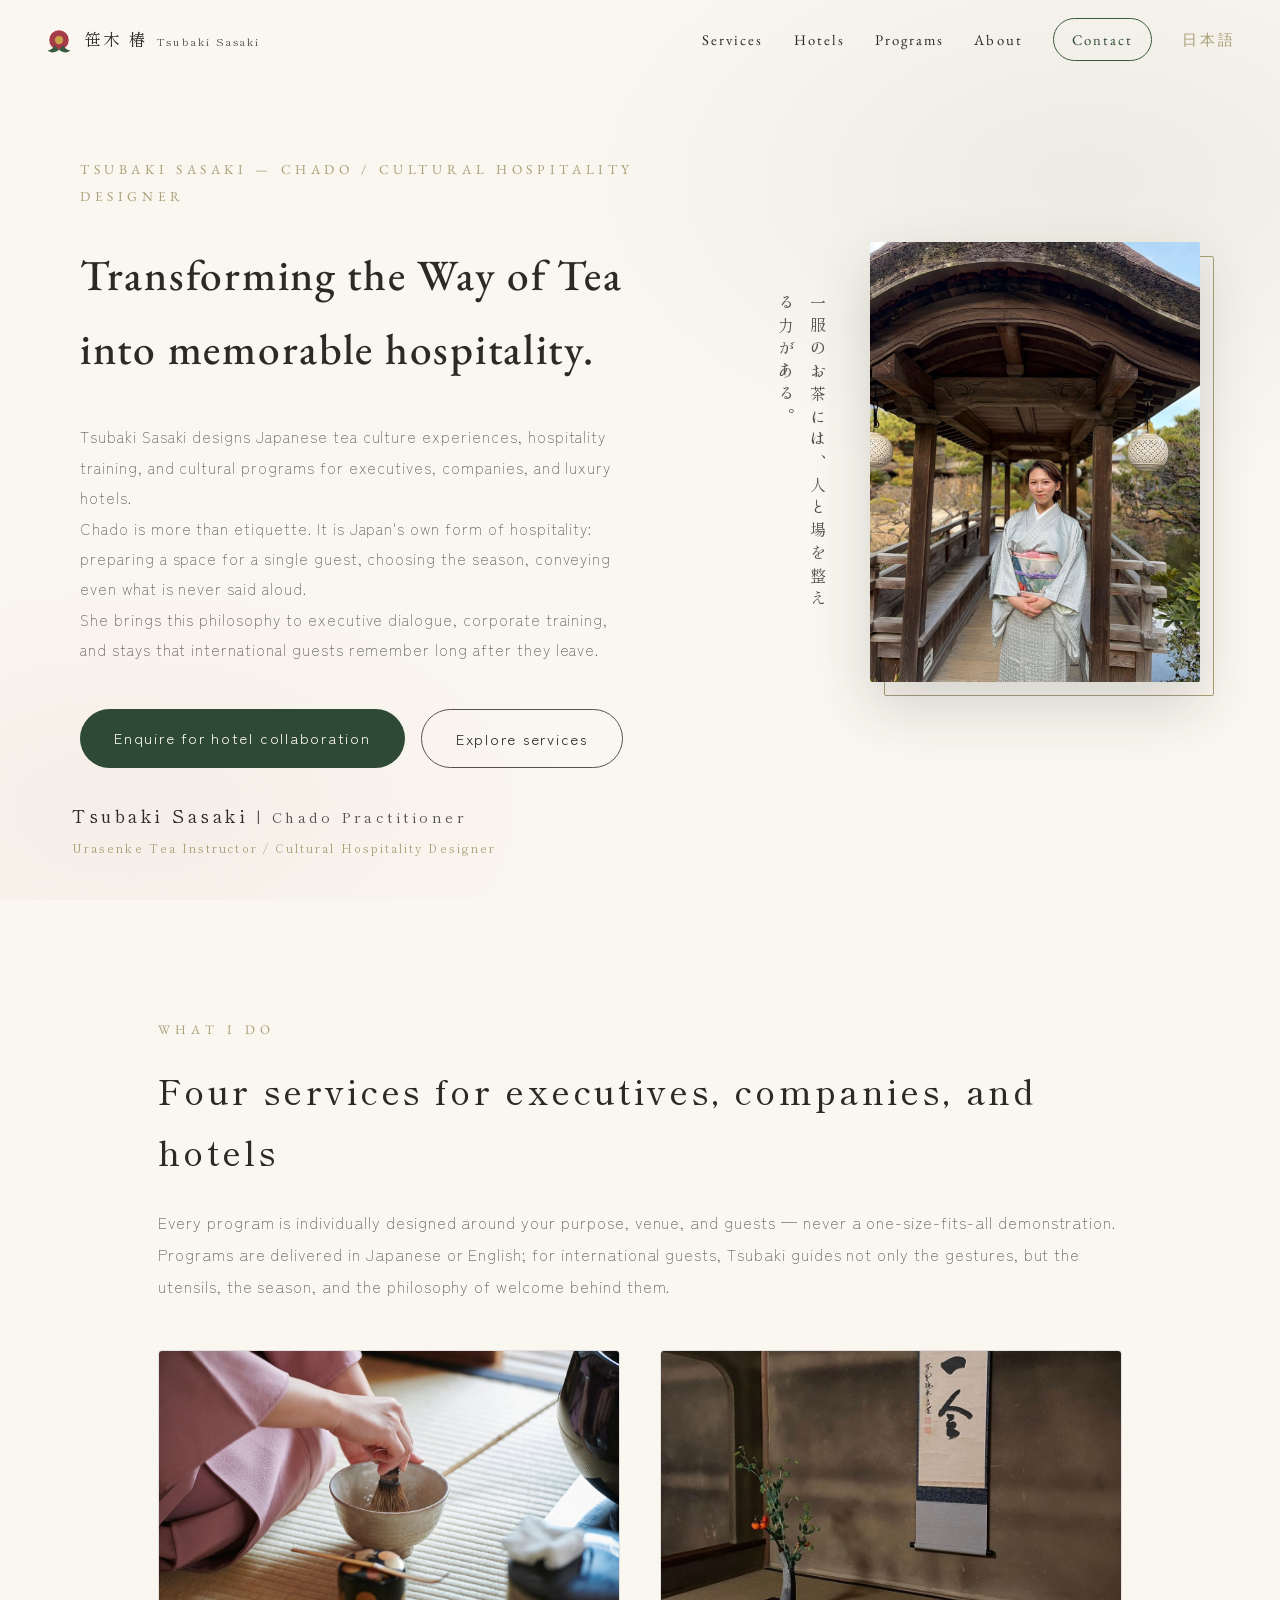
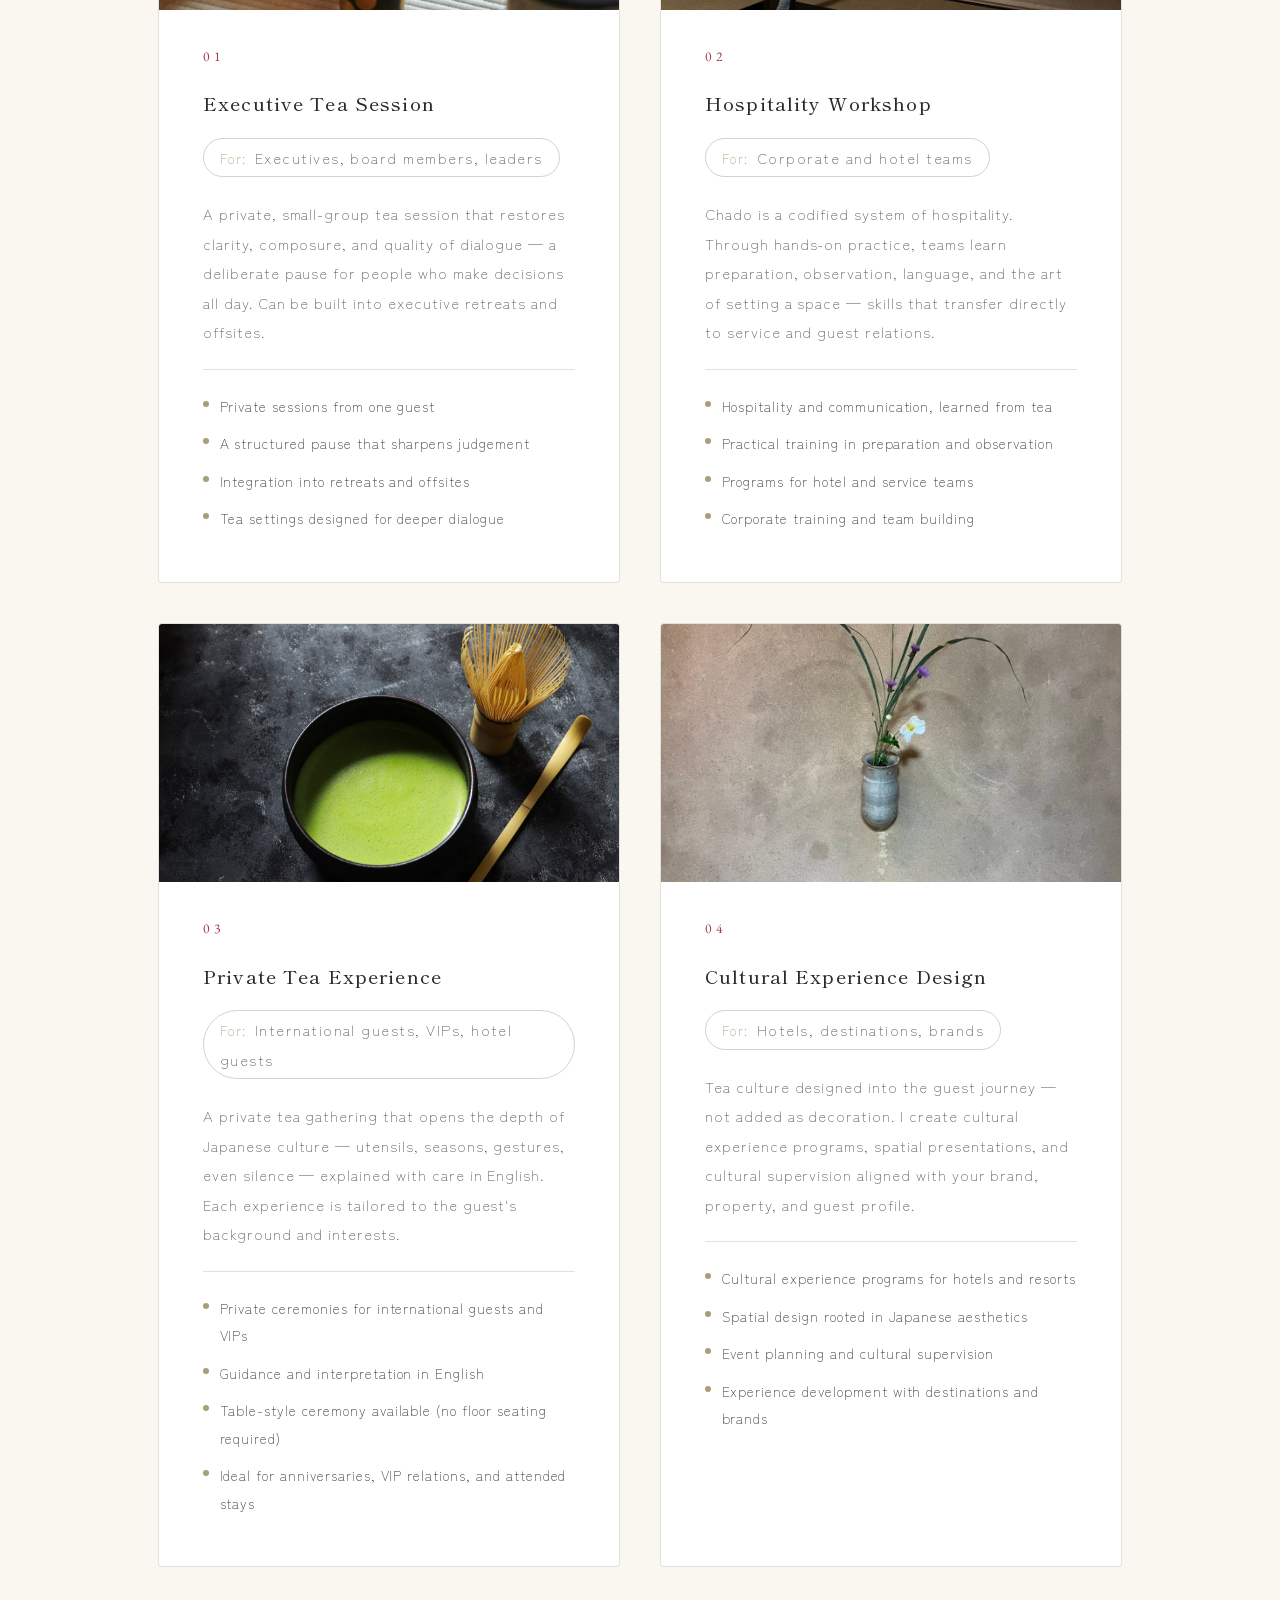
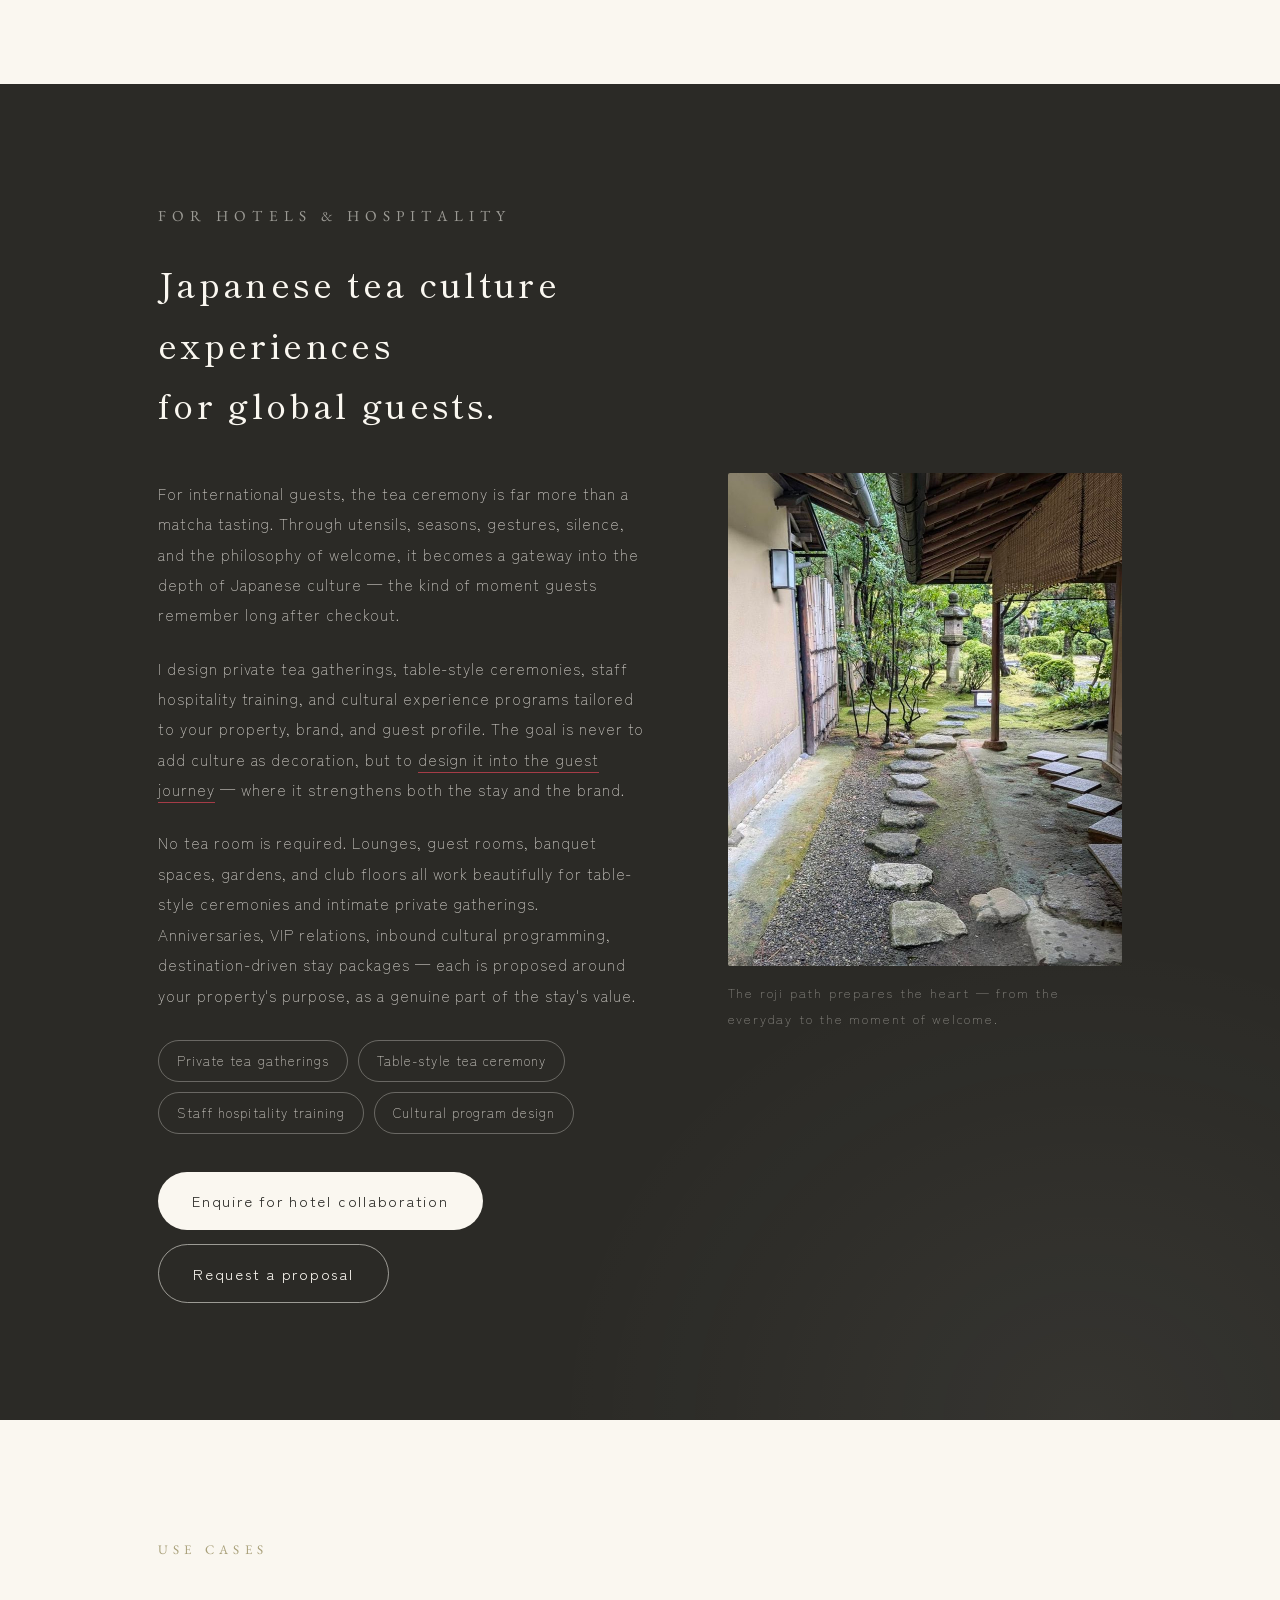
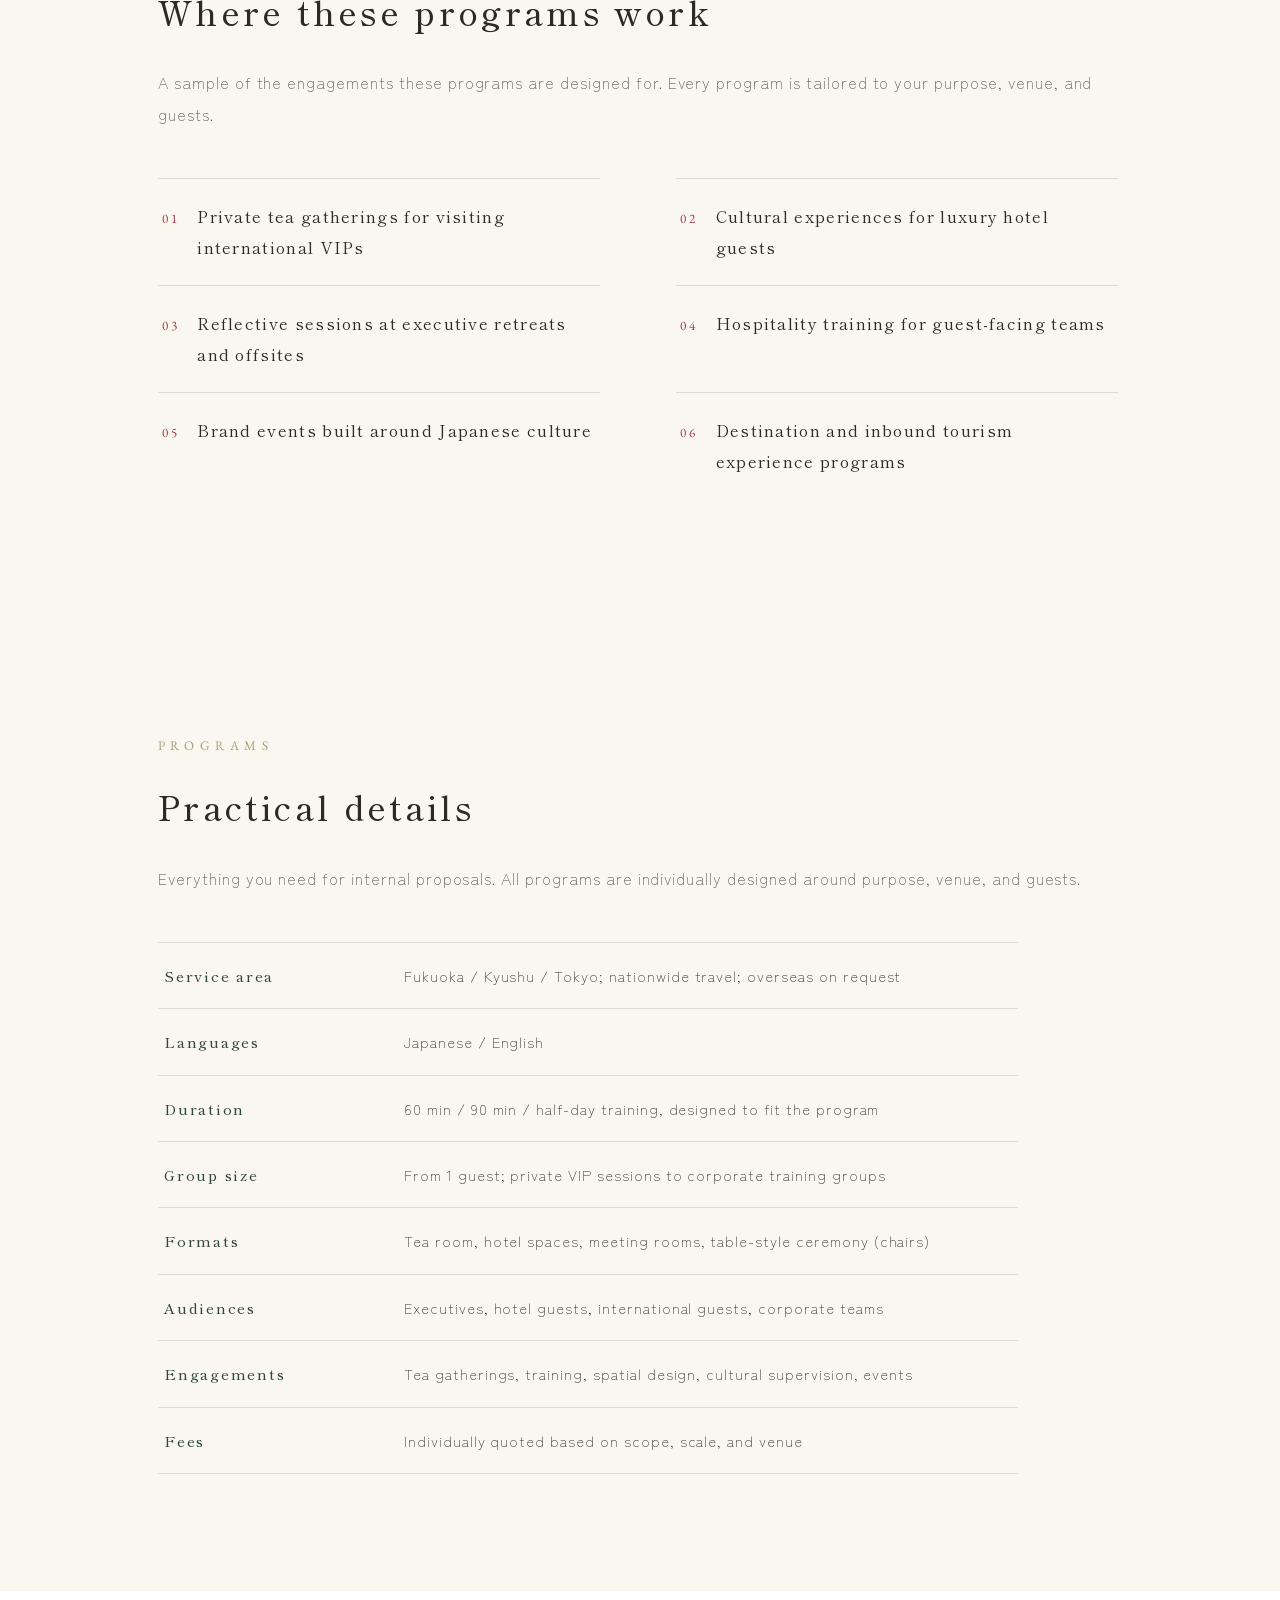
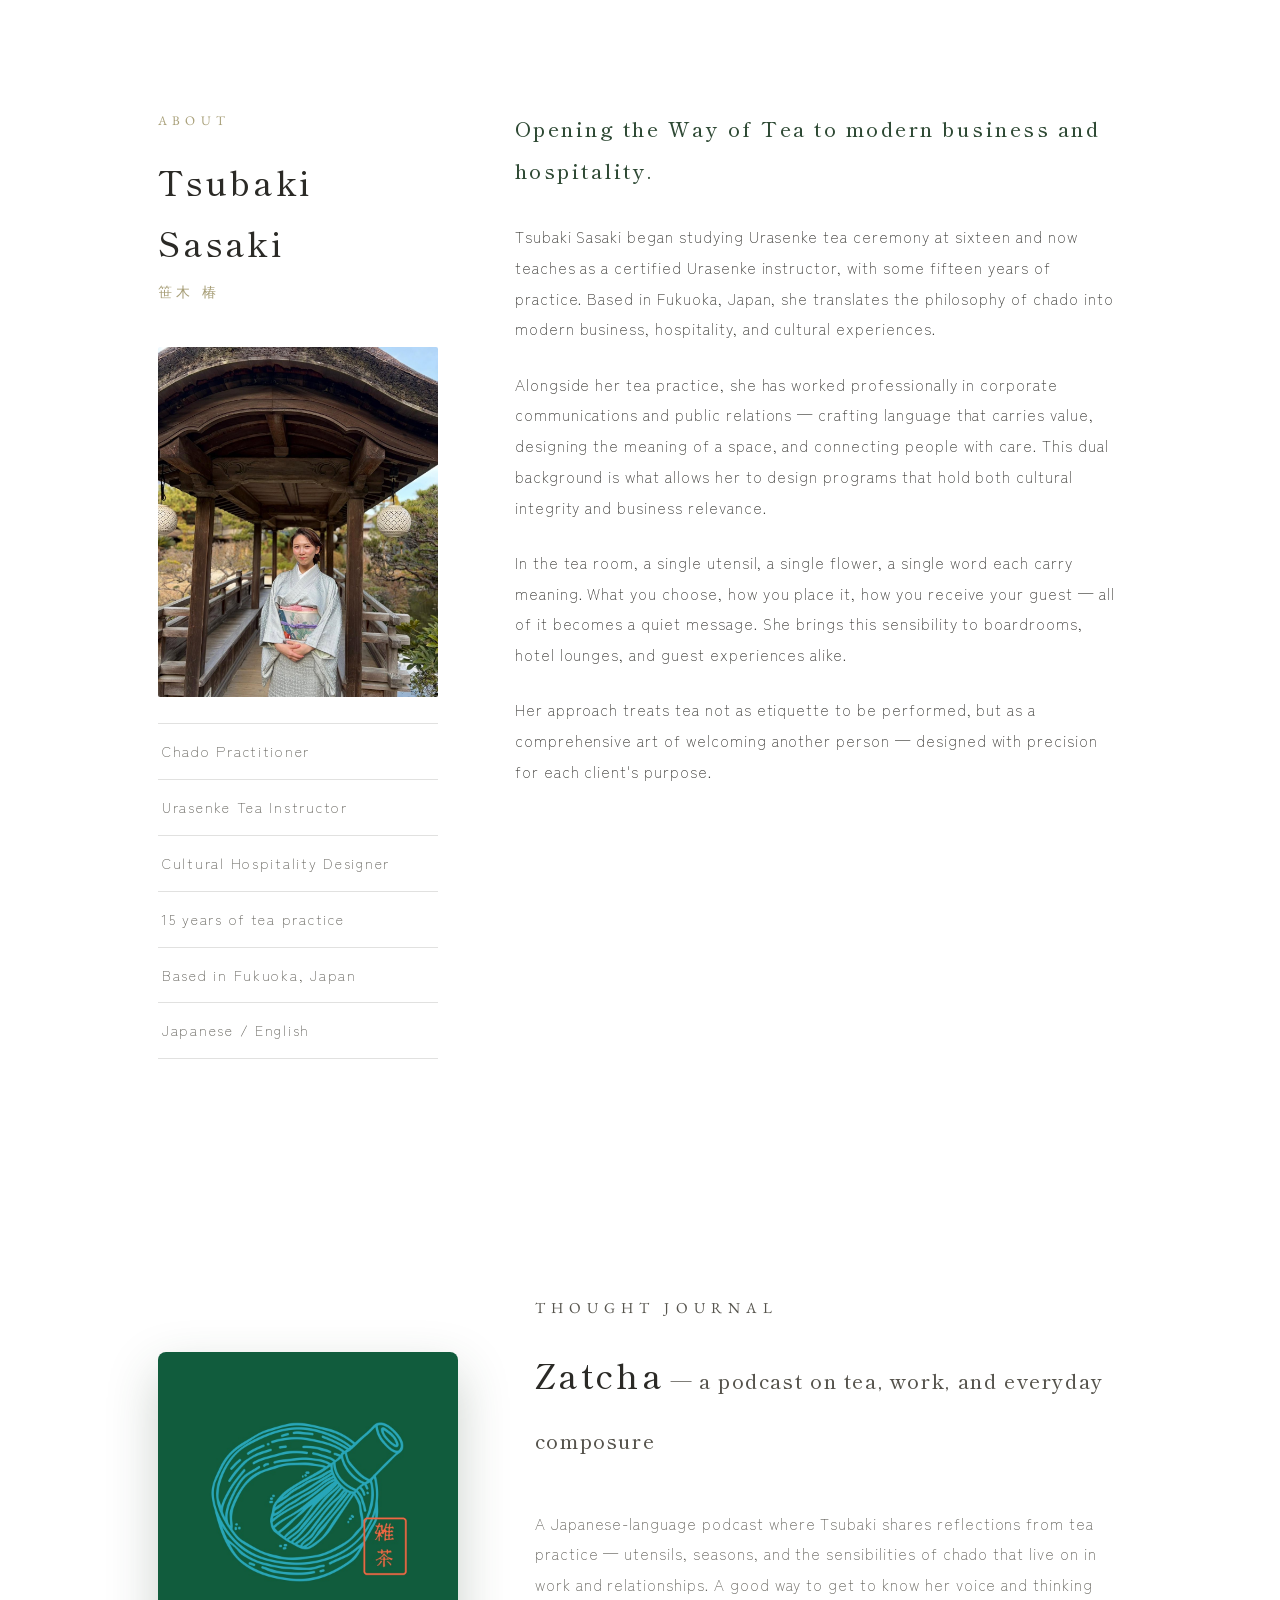
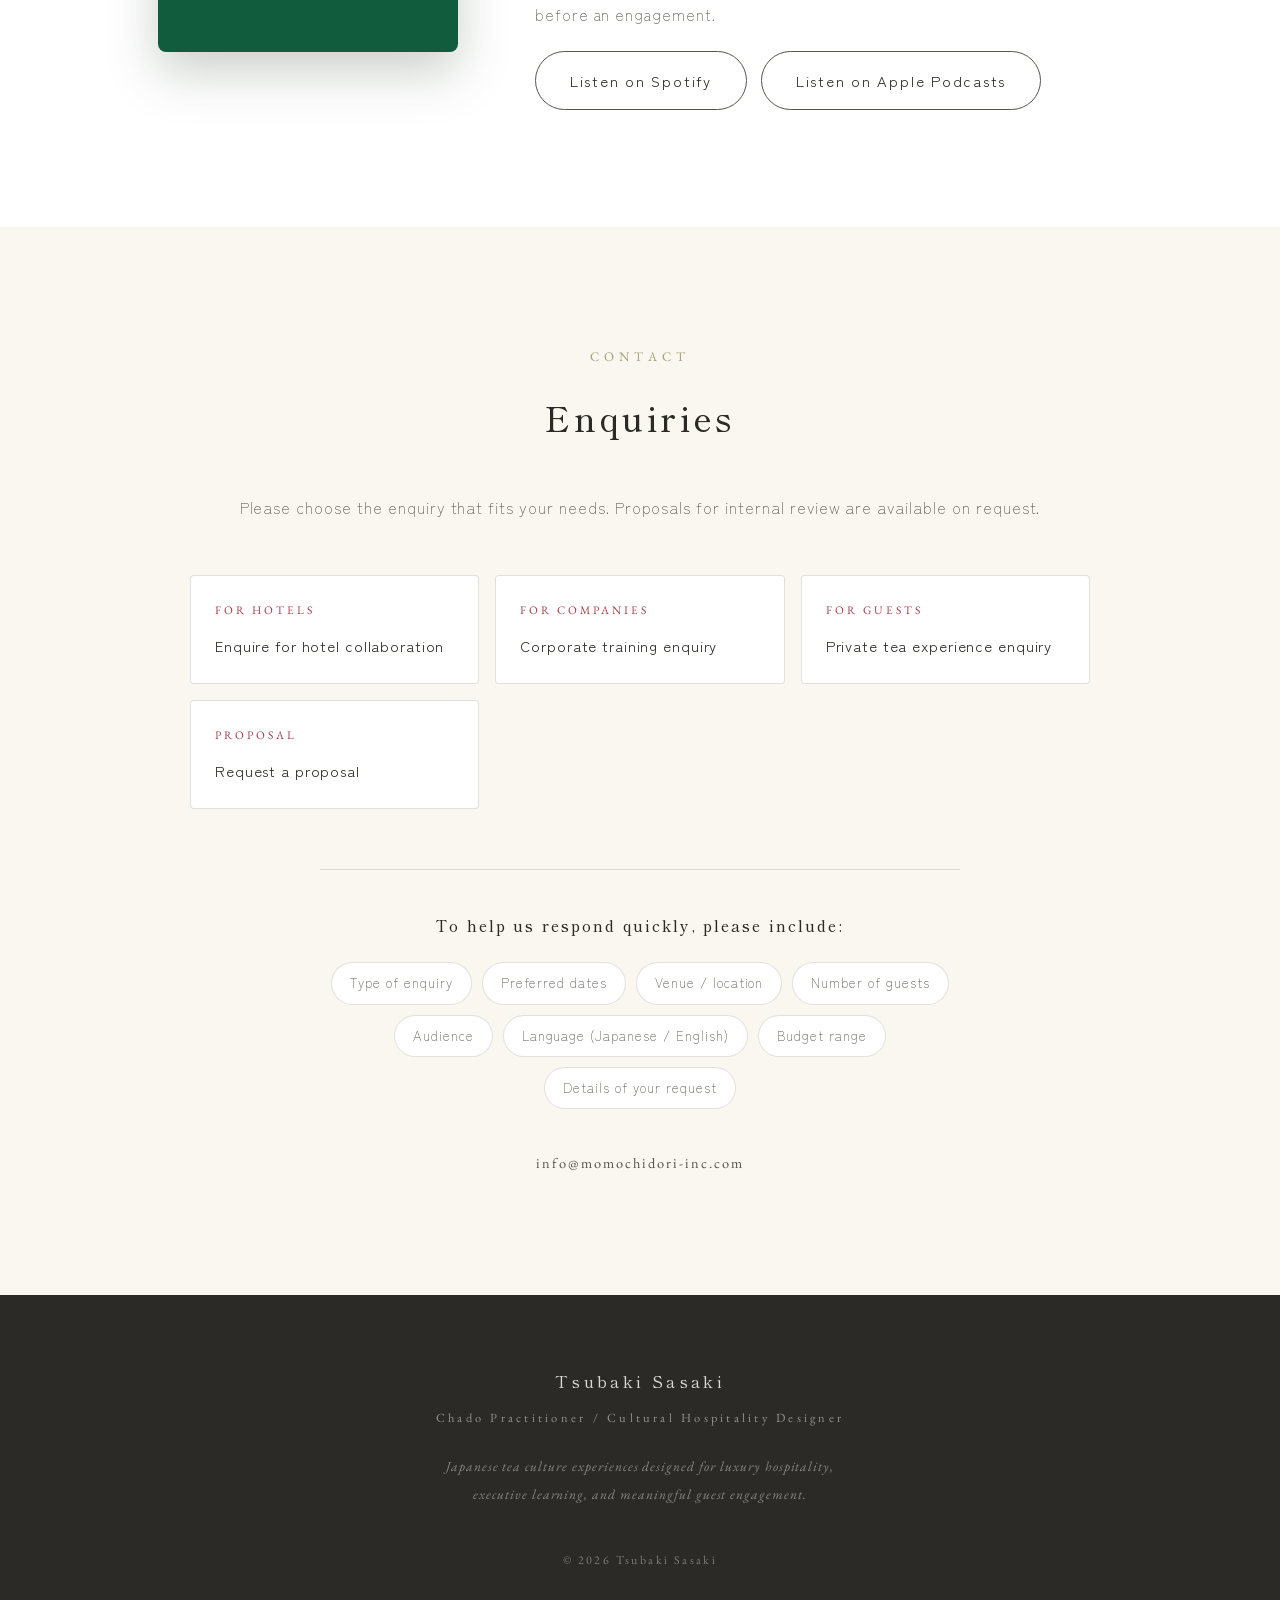
==== commit 9b85e078: "2回目のブランディングフィードバックを全面反映 - Hero本文を人間味のある文面に刷新(単なる作法ではない→日本独自の   ホスピタリティ→経営・研修・ホテル体験への流れ) - 「すべて英語対応が可" ====
--- a/en.html
+++ b/en.html
@@ -49,8 +49,9 @@
           <span class="line">into memorable hospitality.</span>
         </h1>
         <p class="hero-lead">
-          Tsubaki Sasaki designs Japanese tea culture experiences and hospitality programs for executives, companies, and luxury hotels.<br>
-          Grounded in fifteen years of Urasenke tea practice, she translates the gestures and philosophy of chado — the art of deeply welcoming another person — into modern business and luxury guest experiences.
+          Tsubaki Sasaki designs Japanese tea culture experiences, hospitality training, and cultural programs for executives, companies, and luxury hotels.<br>
+          Chado is more than etiquette. It is Japan's own form of hospitality: preparing a space for a single guest, choosing the season, conveying even what is never said aloud.<br>
+          She brings this philosophy to executive dialogue, corporate training, and stays that international guests remember long after they leave.
         </p>
         <div class="hero-cta">
           <a href="#contact" class="btn btn-primary">Enquire for hotel collaboration</a>
@@ -74,7 +75,7 @@
     <div class="container">
       <p class="section-label">What I Do</p>
       <h2 class="section-title">Four services for executives,<br class="sp"> companies, and hotels</h2>
-      <p class="section-lead">Every program is individually designed around your purpose, venue, and guests — never a one-size-fits-all demonstration. All services are available in English.</p>
+      <p class="section-lead">Every program is individually designed around your purpose, venue, and guests — never a one-size-fits-all demonstration. Programs are delivered in Japanese or English; for international guests, Tsubaki guides not only the gestures, but the utensils, the season, and the philosophy of welcome behind them.</p>
       <div class="activity-grid">
         <article class="activity-card">
           <figure class="activity-photo">
@@ -148,6 +149,7 @@
         <h2 class="section-title light">Japanese tea culture experiences<br>for global guests.</h2>
         <p>For international guests, the tea ceremony is far more than a matcha tasting. Through utensils, seasons, gestures, silence, and the philosophy of welcome, it becomes a gateway into the depth of Japanese culture — the kind of moment guests remember long after checkout.</p>
         <p>I design private tea gatherings, table-style ceremonies, staff hospitality training, and cultural experience programs tailored to your property, brand, and guest profile. The goal is never to add culture as decoration, but to <em>design it into the guest journey</em> — where it strengthens both the stay and the brand.</p>
+        <p>No tea room is required. Lounges, guest rooms, banquet spaces, gardens, and club floors all work beautifully for table-style ceremonies and intimate private gatherings. Anniversaries, VIP relations, inbound cultural programming, destination-driven stay packages — each is proposed around your property's purpose, as a genuine part of the stay's value.</p>
         <ul class="hotels-list">
           <li>Private tea gatherings</li>
           <li>Table-style tea ceremony</li>
@@ -163,6 +165,23 @@
         <img src="images/roji.jpg" alt="A tea garden path with stepping stones and a stone lantern" loading="lazy">
         <figcaption>The roji path prepares the heart — from the everyday to the moment of welcome.</figcaption>
       </figure>
+    </div>
+  </section>
+
+  <!-- ===== Use Cases ===== -->
+  <section class="section usecases" id="usecases">
+    <div class="container">
+      <p class="section-label">Use Cases</p>
+      <h2 class="section-title">Where these programs work</h2>
+      <p class="section-lead">A sample of the engagements these programs are designed for. Every program is tailored to your purpose, venue, and guests.</p>
+      <ul class="usecase-grid">
+        <li><span>01</span>Private tea gatherings for visiting international VIPs</li>
+        <li><span>02</span>Cultural experiences for luxury hotel guests</li>
+        <li><span>03</span>Reflective sessions at executive retreats and offsites</li>
+        <li><span>04</span>Hospitality training for guest-facing teams</li>
+        <li><span>05</span>Brand events built around Japanese culture</li>
+        <li><span>06</span>Destination and inbound tourism experience programs</li>
+      </ul>
     </div>
   </section>
 
@@ -180,7 +199,7 @@
         <div><dt>Formats</dt><dd>Tea room, hotel spaces, meeting rooms, table-style ceremony (chairs)</dd></div>
         <div><dt>Audiences</dt><dd>Executives, hotel guests, international guests, corporate teams</dd></div>
         <div><dt>Engagements</dt><dd>Tea gatherings, training, spatial design, cultural supervision, events</dd></div>
-        <div><dt>Fees</dt><dd>Individually quoted based on scope and scale</dd></div>
+        <div><dt>Fees</dt><dd>Individually quoted based on scope, scale, and venue</dd></div>
       </dl>
     </div>
   </section>
@@ -222,7 +241,7 @@
         </figure>
       </div>
       <div class="podcast-body">
-        <p class="section-label">Journal / Podcast</p>
+        <p class="section-label">Thought Journal</p>
         <h2 class="section-title">Zatcha<span class="title-sub"> — a podcast on tea, work, and everyday composure</span></h2>
         <p>A Japanese-language podcast where Tsubaki shares reflections from tea practice — utensils, seasons, and the sensibilities of chado that live on in work and relationships. A good way to get to know her voice and thinking before an engagement.</p>
         <div class="podcast-links">
--- a/css/style.css
+++ b/css/style.css
@@ -384,6 +384,13 @@
 
 .about-side { position: sticky; top: 120px; }
 
+.about-tagline {
+  font-size: 0.88rem;
+  letter-spacing: 0.1em;
+  color: var(--matcha-deep);
+  margin: -24px 0 26px;
+}
+
 .about-photo {
   margin: 4px 0 26px;
 }
@@ -737,6 +744,36 @@
   height: 6px;
   border-radius: 50%;
   background: var(--tsubaki);
+}
+
+/* ---------- Use Cases ---------- */
+.usecases { background: var(--kinari); }
+
+.usecase-grid {
+  display: grid;
+  grid-template-columns: repeat(2, 1fr);
+  gap: 0 clamp(36px, 6vw, 80px);
+  max-width: 960px;
+}
+
+.usecase-grid li {
+  display: flex;
+  align-items: baseline;
+  gap: 18px;
+  font-family: var(--font-mincho);
+  font-size: 1.02rem;
+  letter-spacing: 0.08em;
+  line-height: 1.9;
+  padding: 22px 4px;
+  border-top: 1px solid var(--line);
+}
+
+.usecase-grid li span {
+  font-family: var(--font-en);
+  font-size: 0.82rem;
+  letter-spacing: 0.2em;
+  color: var(--tsubaki);
+  flex-shrink: 0;
 }
 
 /* ---------- Programs ---------- */
@@ -1013,6 +1050,8 @@
 
   .cta-grid { grid-template-columns: 1fr; }
 
+  .usecase-grid { grid-template-columns: 1fr; }
+
   .program-table > div { grid-template-columns: 1fr; gap: 4px; padding: 14px 4px; }
 
   .hotels-photo { order: -1; }
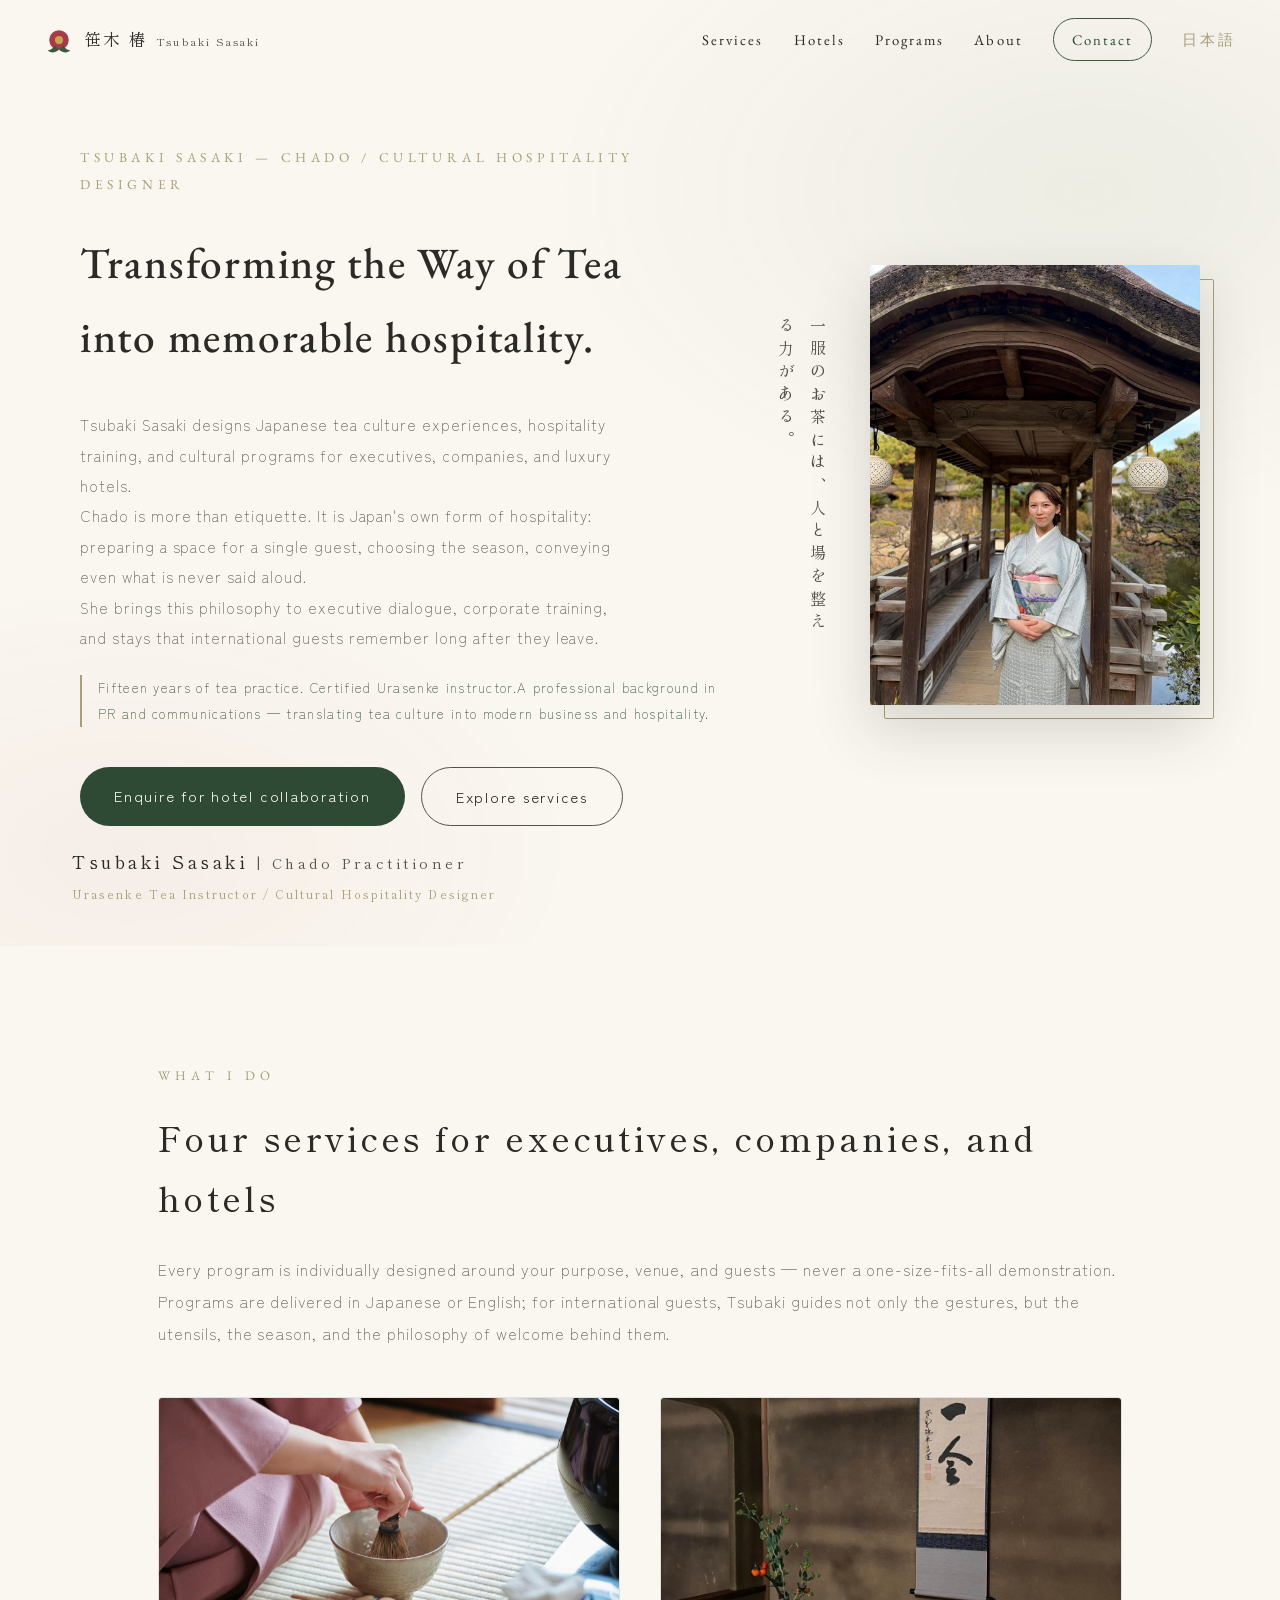
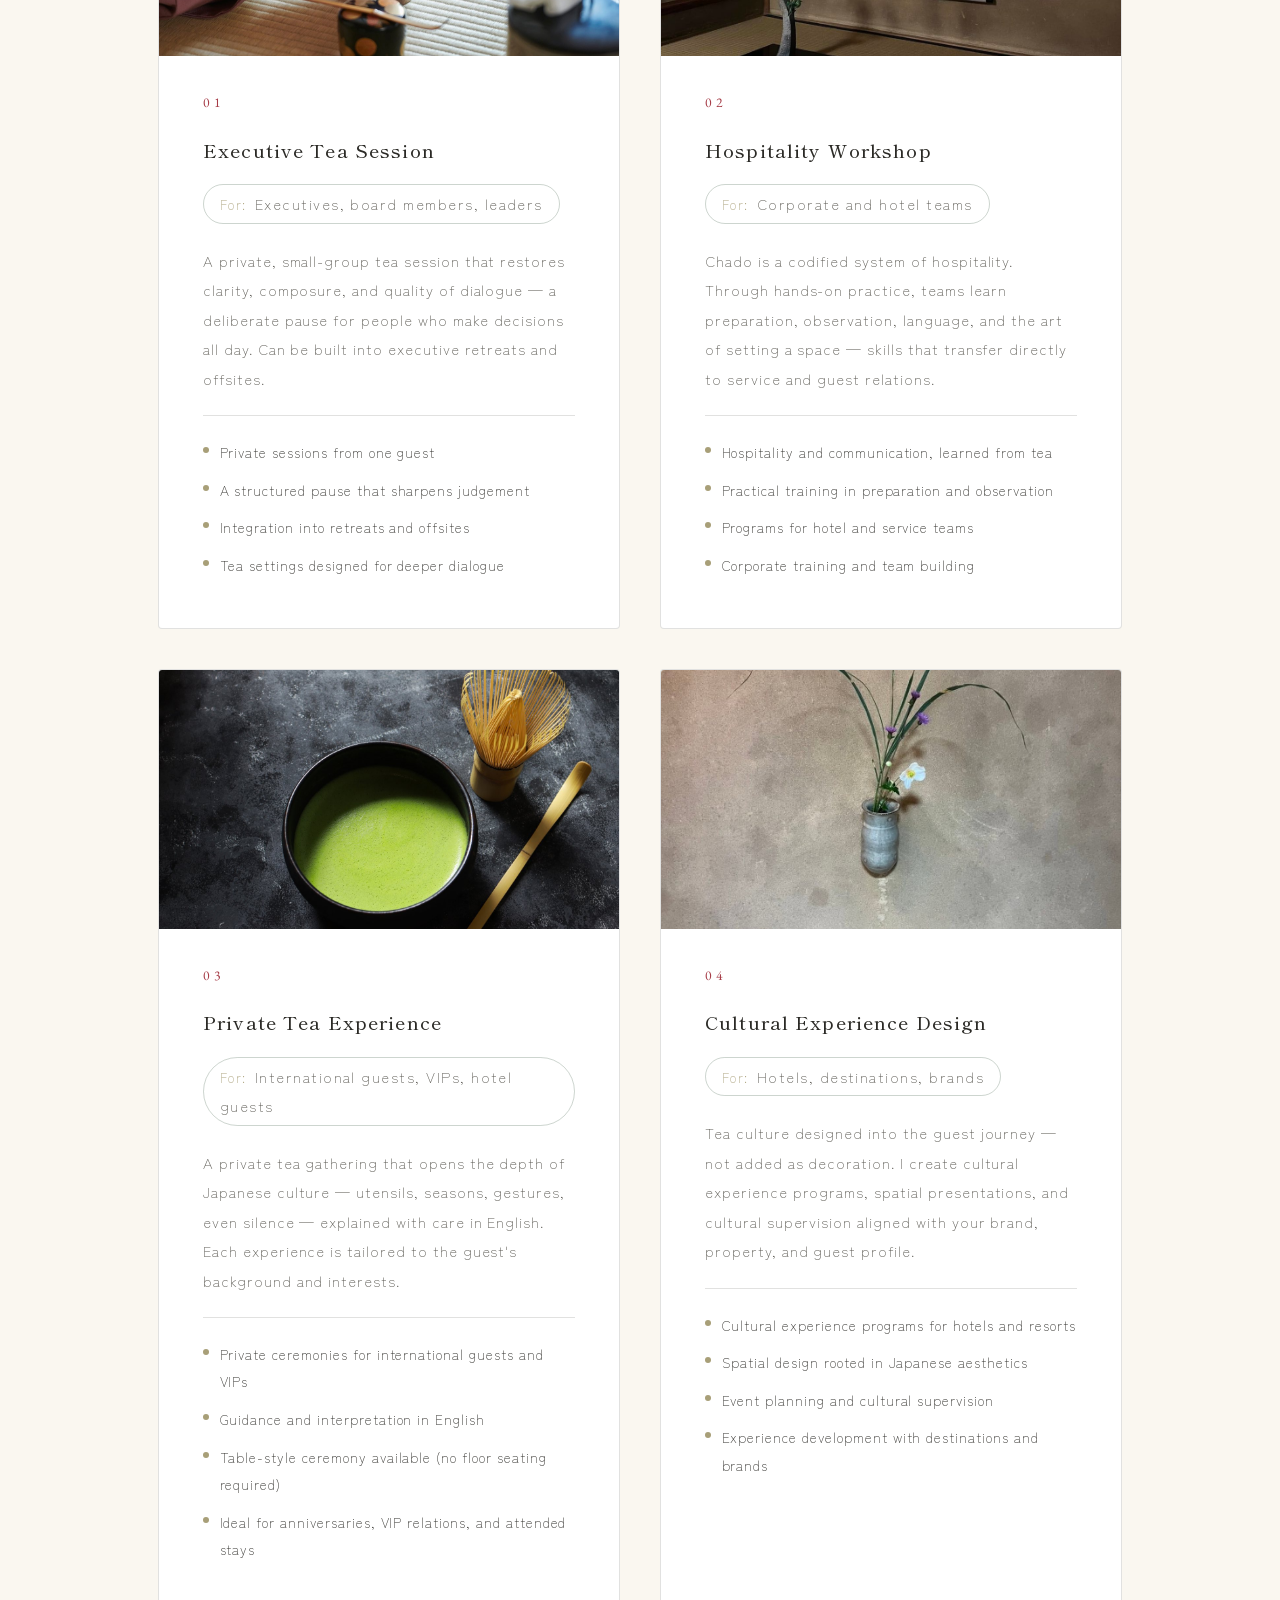
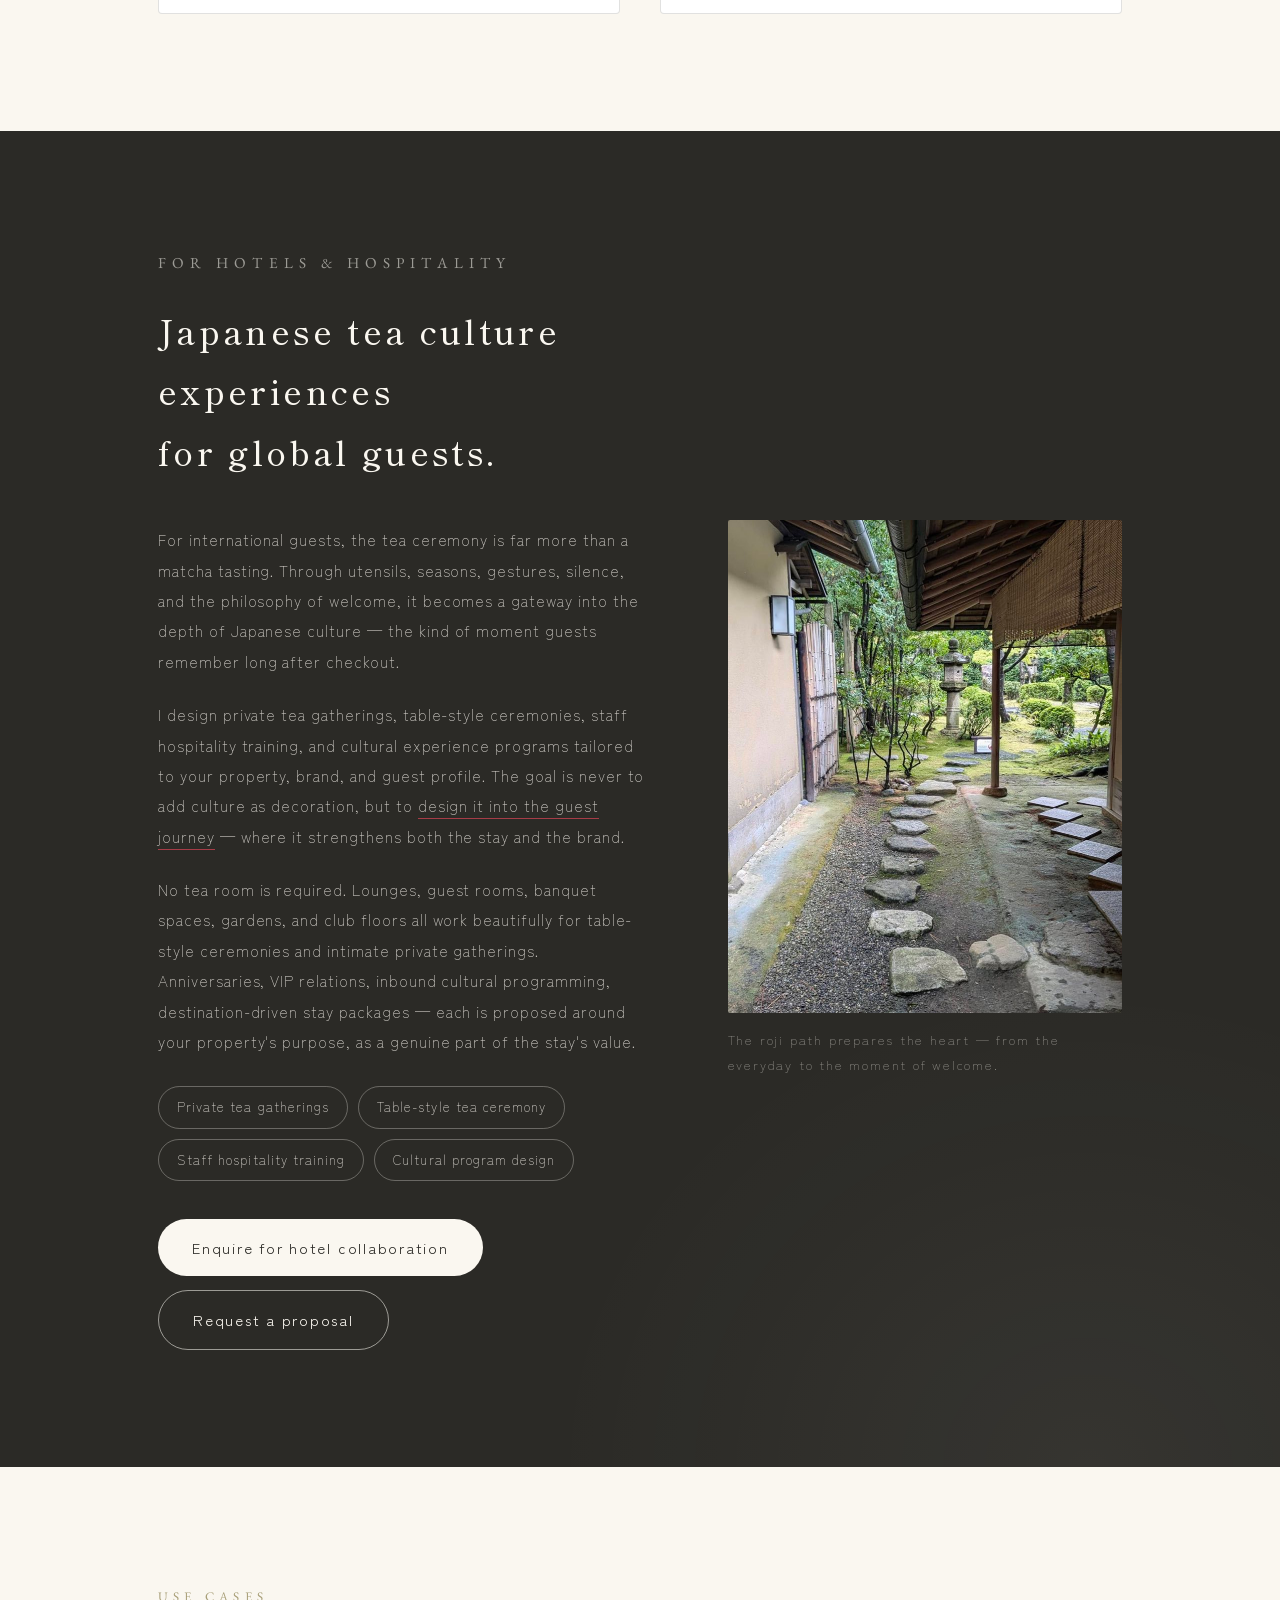
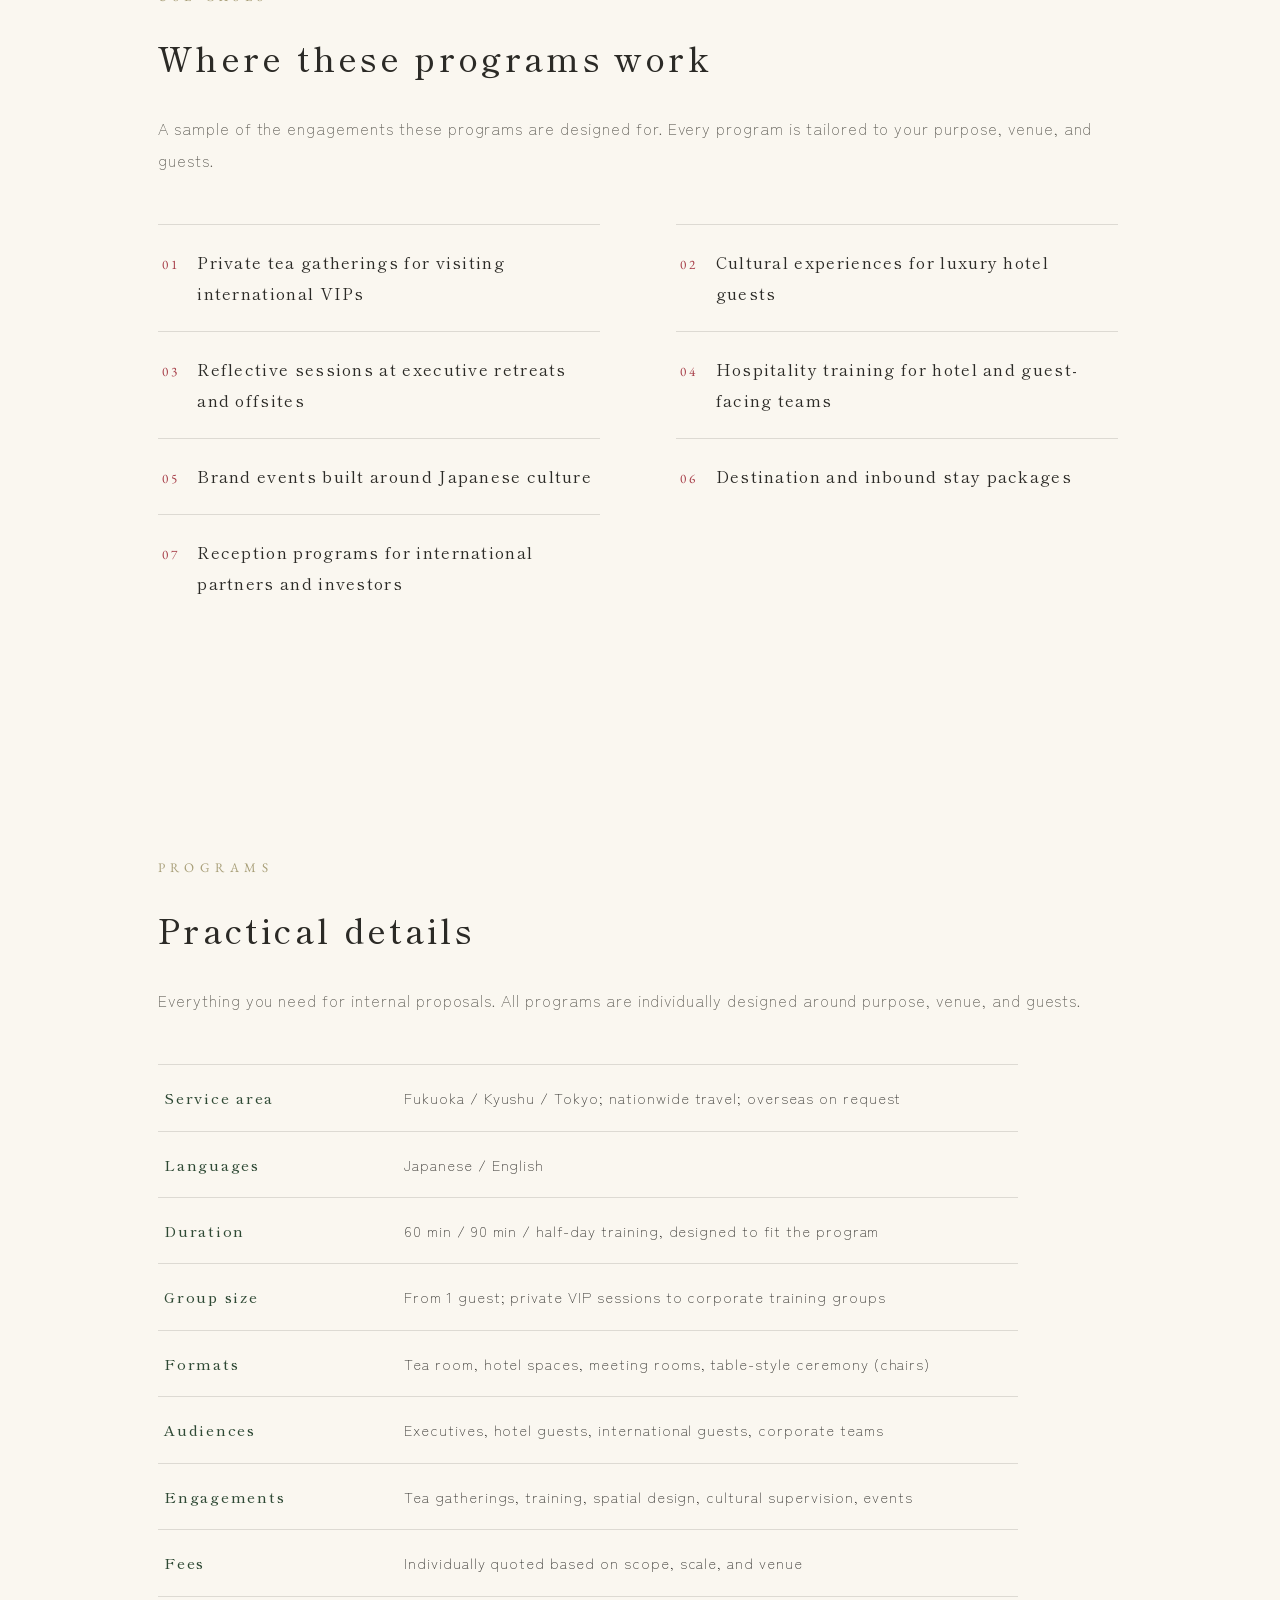
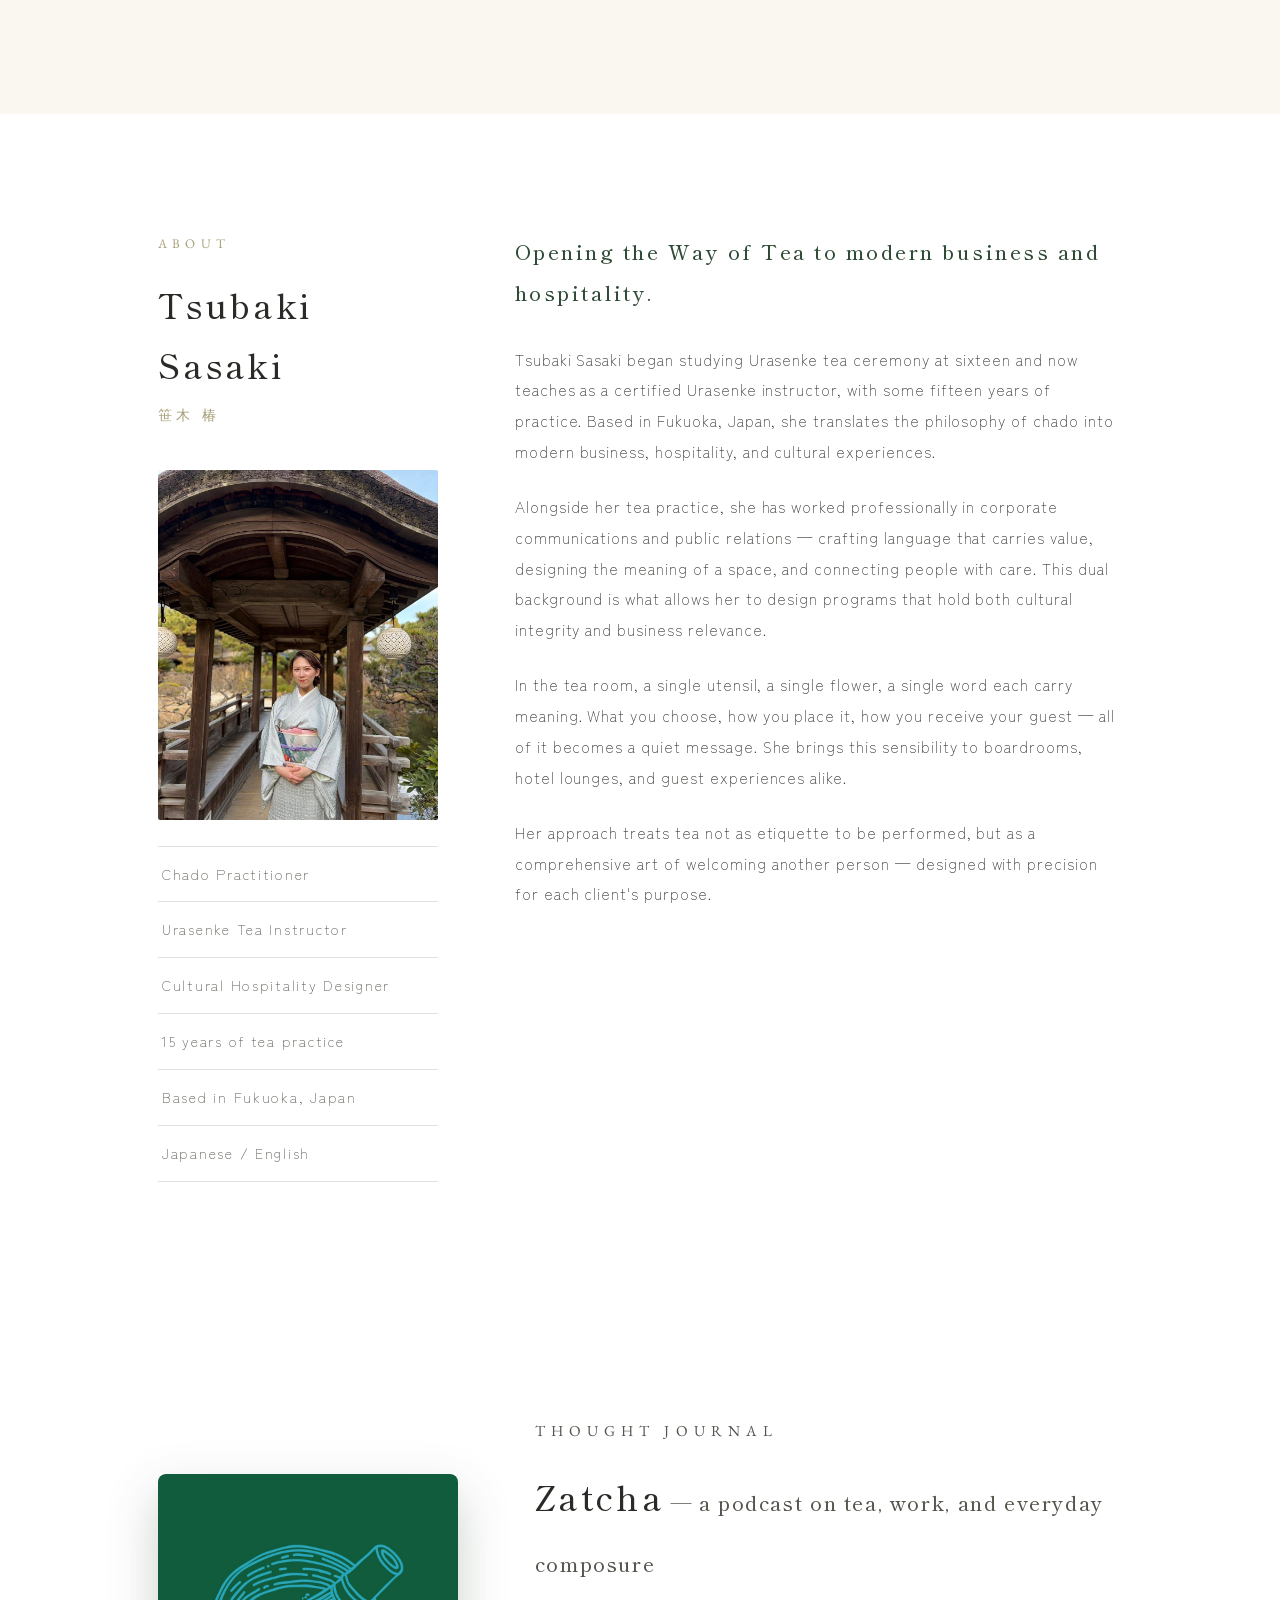
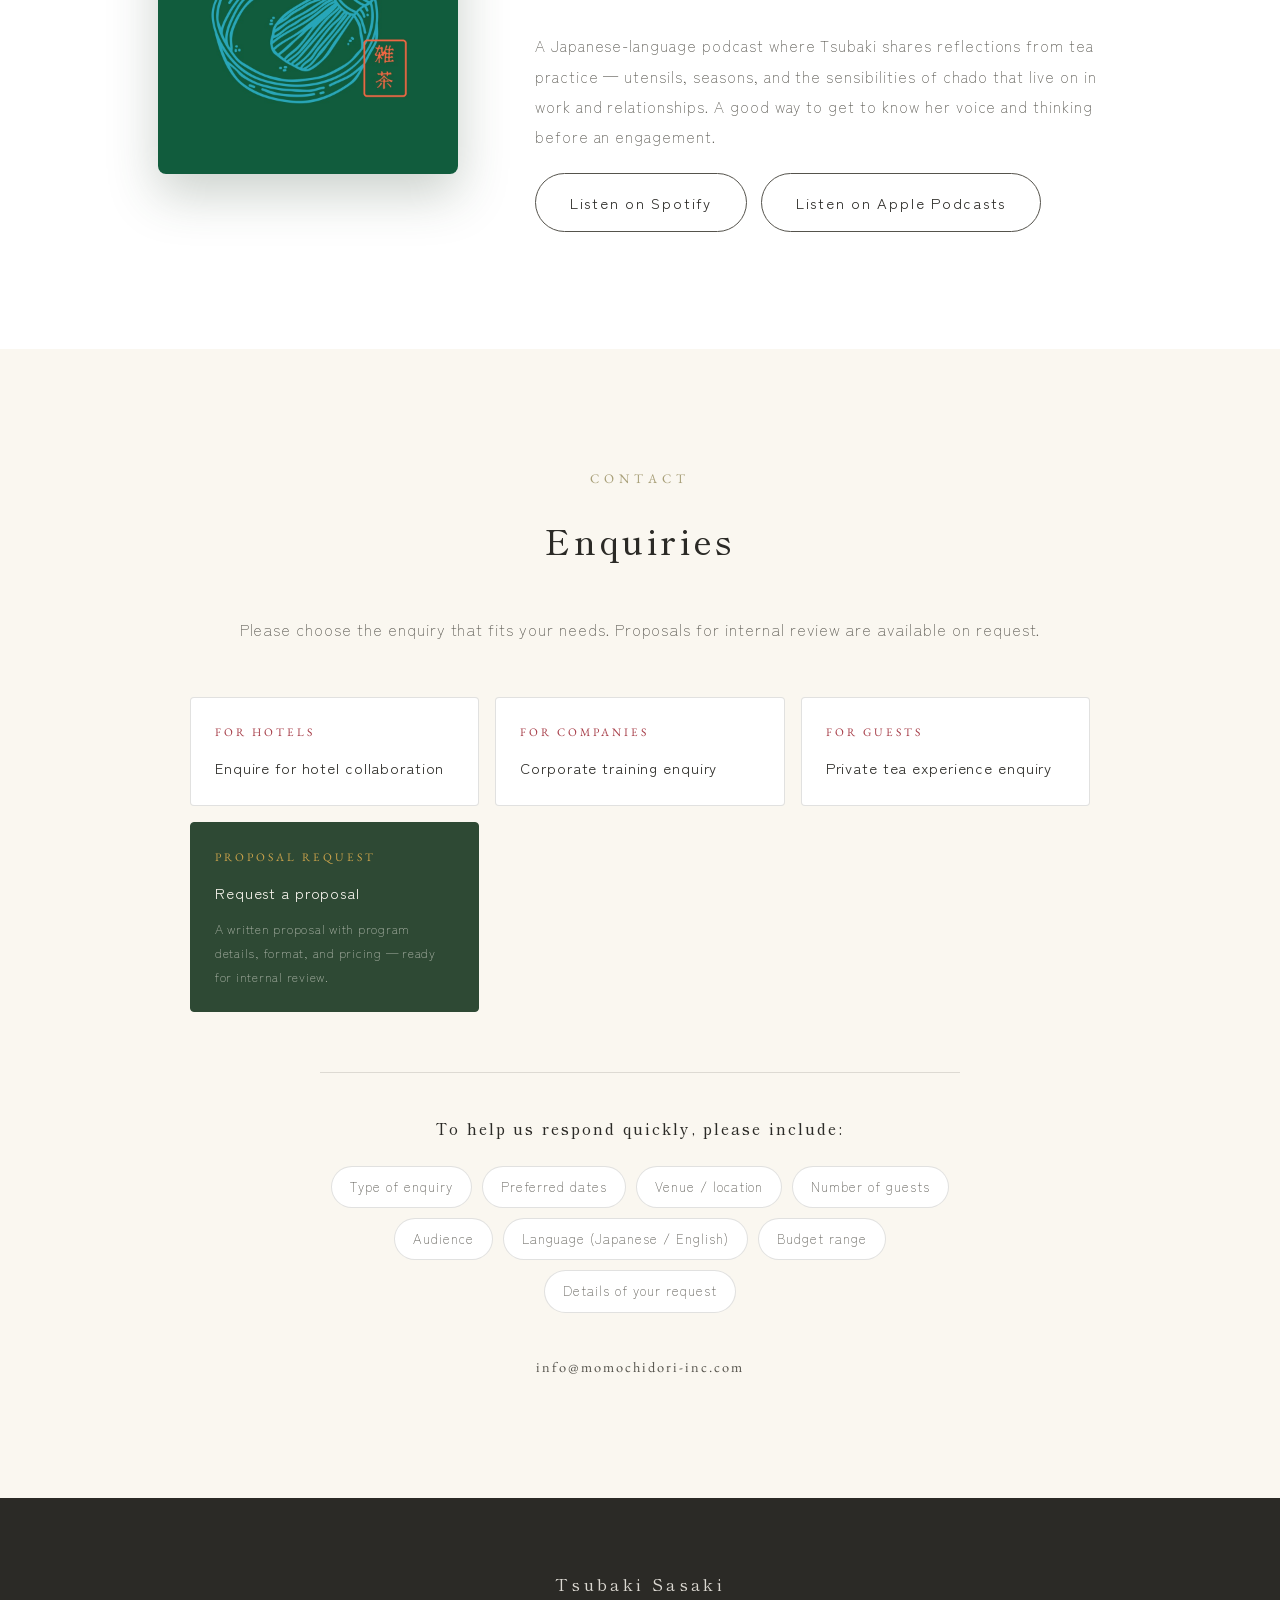
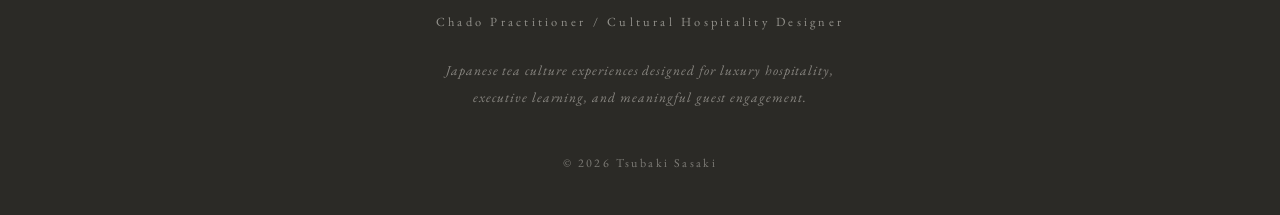
==== commit bb665606: "3回目のフィードバックを反映(具体性と実務感の強化) - Hero直下に実績行を追加(茶道歴約15年/裏千家専任講師/広報PR・場づくり) - 英語対応の表現を「海外ゲストの文化背景に合わせた内容設計" ====
--- a/en.html
+++ b/en.html
@@ -53,6 +53,7 @@
           Chado is more than etiquette. It is Japan's own form of hospitality: preparing a space for a single guest, choosing the season, conveying even what is never said aloud.<br>
           She brings this philosophy to executive dialogue, corporate training, and stays that international guests remember long after they leave.
         </p>
+        <p class="hero-cred">Fifteen years of tea practice. Certified Urasenke instructor.<br class="sp">A professional background in PR and communications — translating tea culture into modern business and hospitality.</p>
         <div class="hero-cta">
           <a href="#contact" class="btn btn-primary">Enquire for hotel collaboration</a>
           <a href="#services" class="btn btn-ghost">Explore services</a>
@@ -178,9 +179,10 @@
         <li><span>01</span>Private tea gatherings for visiting international VIPs</li>
         <li><span>02</span>Cultural experiences for luxury hotel guests</li>
         <li><span>03</span>Reflective sessions at executive retreats and offsites</li>
-        <li><span>04</span>Hospitality training for guest-facing teams</li>
+        <li><span>04</span>Hospitality training for hotel and guest-facing teams</li>
         <li><span>05</span>Brand events built around Japanese culture</li>
-        <li><span>06</span>Destination and inbound tourism experience programs</li>
+        <li><span>06</span>Destination and inbound stay packages</li>
+        <li><span>07</span>Reception programs for international partners and investors</li>
       </ul>
     </div>
   </section>
@@ -273,9 +275,10 @@
           <span class="cta-en">For Guests</span>
           <strong>Private tea experience enquiry</strong>
         </a>
-        <a href="mailto:info@momochidori-inc.com?subject=Request%20a%20Proposal" class="cta-card">
-          <span class="cta-en">Proposal</span>
+        <a href="mailto:info@momochidori-inc.com?subject=Request%20a%20Proposal" class="cta-card cta-featured">
+          <span class="cta-en">Proposal Request</span>
           <strong>Request a proposal</strong>
+          <small>A written proposal with program details, format, and pricing — ready for internal review.</small>
         </a>
       </div>
       <div class="contact-guide">
--- a/css/style.css
+++ b/css/style.css
@@ -246,6 +246,18 @@
   animation: fade 1.4s ease 0.8s forwards;
 }
 
+.hero-cred {
+  font-size: 0.82rem;
+  letter-spacing: 0.1em;
+  line-height: 2;
+  color: var(--matcha-deep);
+  border-left: 2px solid var(--take);
+  padding-left: 16px;
+  margin: -22px 0 40px;
+  opacity: 0;
+  animation: fade 1.4s ease 0.95s forwards;
+}
+
 .hero-cta {
   display: flex;
   flex-wrap: wrap;
@@ -892,6 +904,30 @@
   font-weight: 400;
   font-size: 0.92rem;
   letter-spacing: 0.06em;
+}
+
+.cta-card small {
+  display: block;
+  font-size: 0.78rem;
+  line-height: 1.9;
+  letter-spacing: 0.06em;
+  margin-top: 10px;
+  color: var(--sumi-soft);
+}
+
+.cta-card.cta-featured {
+  background: var(--matcha-deep);
+  border-color: var(--matcha-deep);
+  color: var(--kinari);
+}
+
+.cta-card.cta-featured .cta-en { color: var(--kincha); }
+.cta-card.cta-featured small { color: rgba(250, 247, 240, 0.7); }
+
+.cta-card.cta-featured:hover {
+  background: var(--matcha);
+  border-color: var(--matcha);
+  box-shadow: 0 12px 32px rgba(46, 73, 52, 0.3);
 }
 
 .contact-guide {
